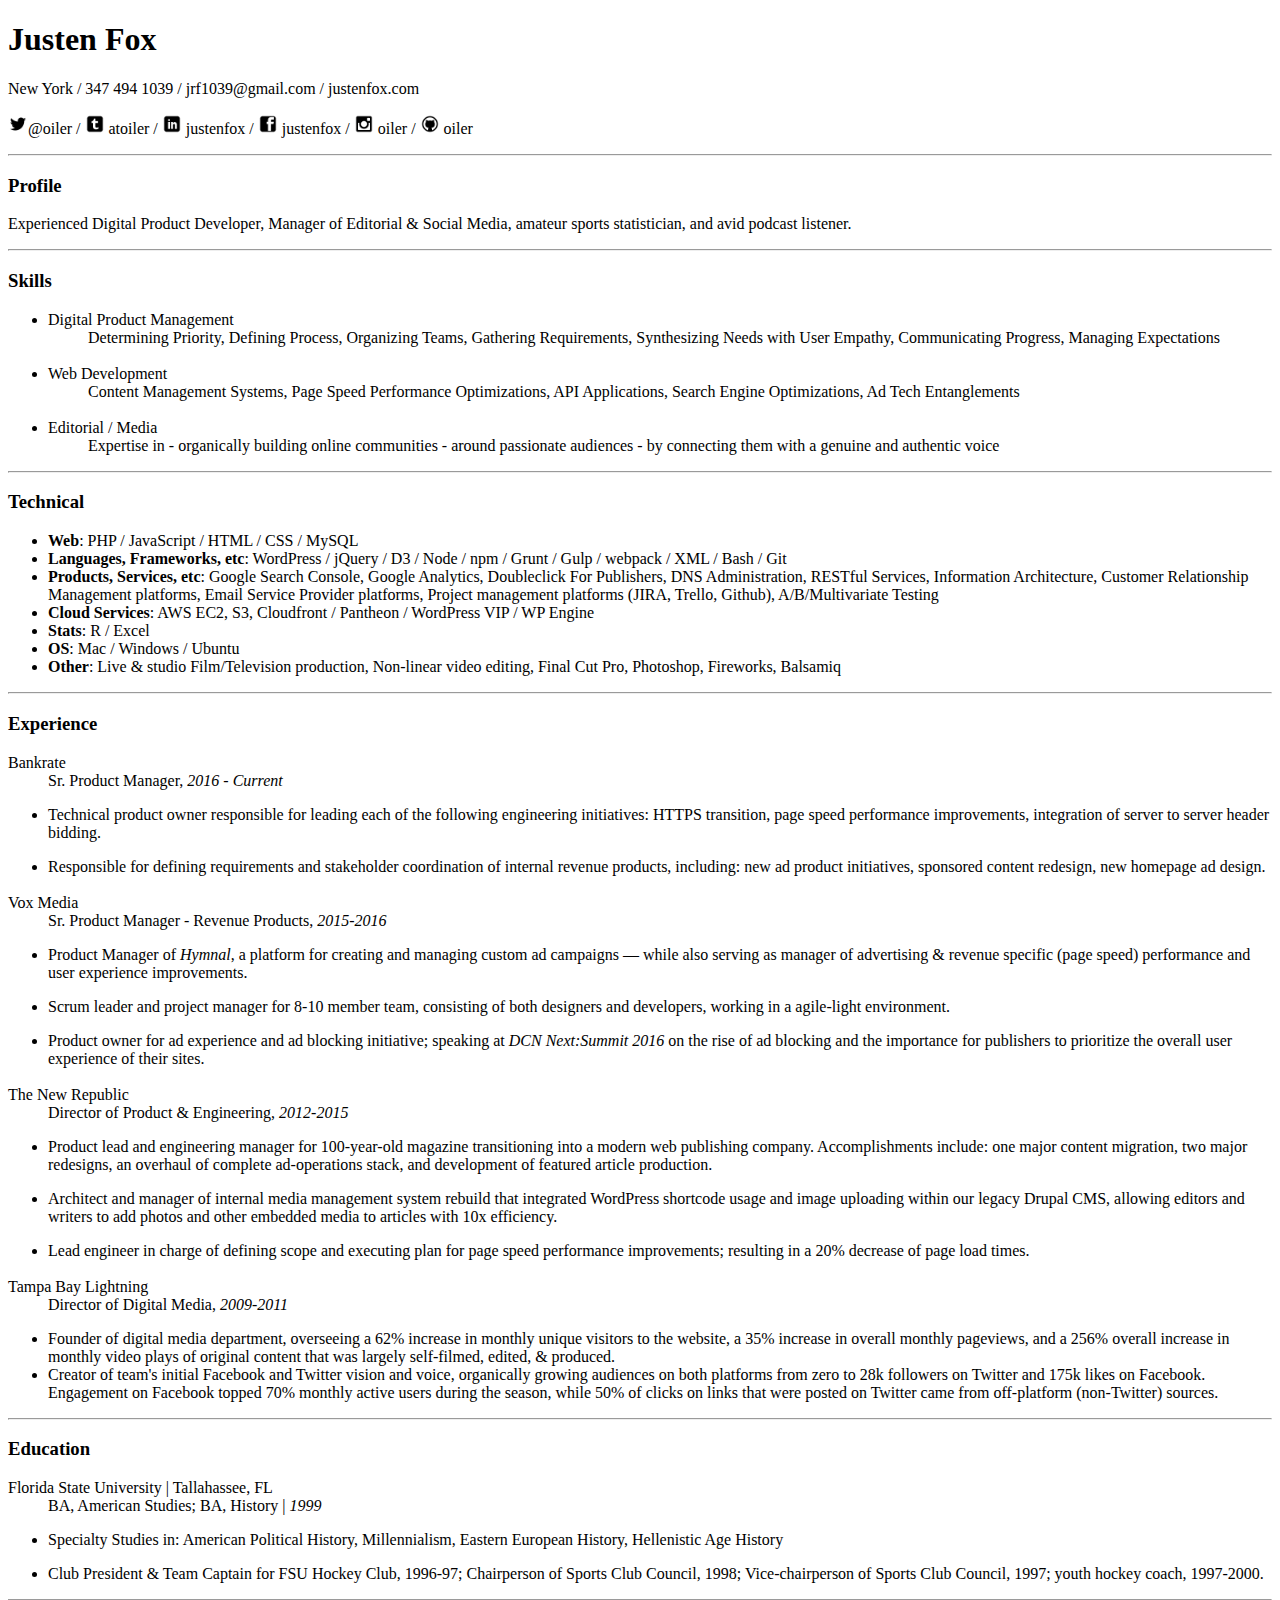
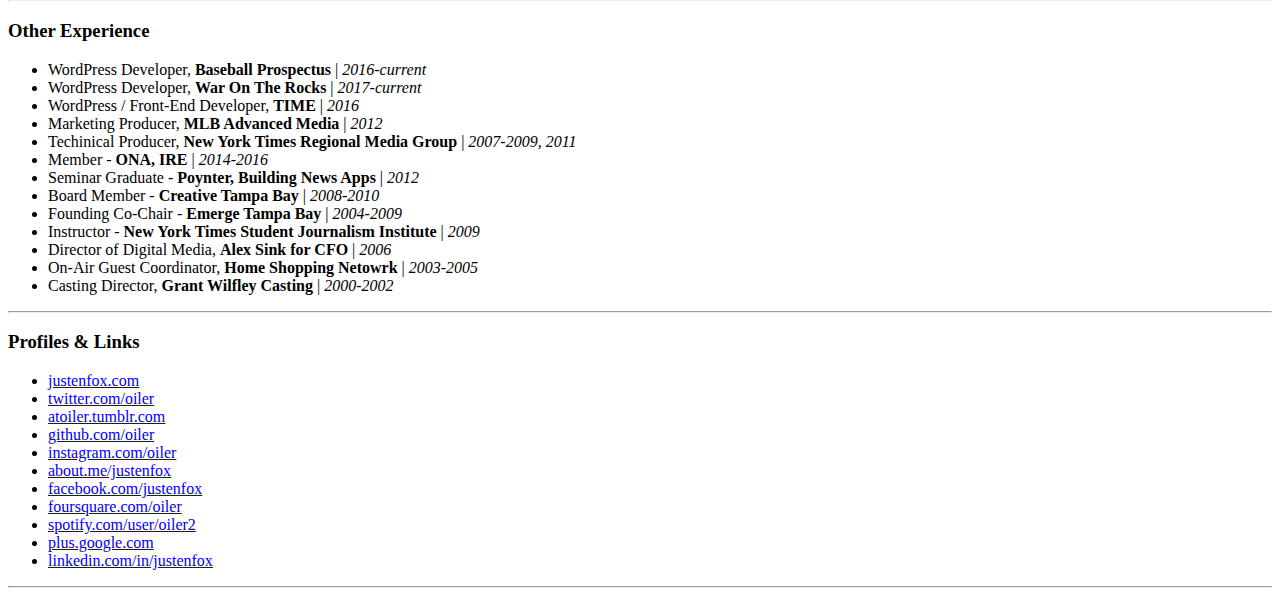
==== justenfox-resume-2017.html @ b3da865b "change name to more sensible name" ====
<!DOCTYPE html>
<html>
<head>
<meta charset="utf-8">
<title>Justen Fox / Resume</title>
<link href="stylesheets/version-a.css" rel="stylesheet">

<style type="text/css">
dl {
    margin-top: 18px;
    margin-bottom: 10px;
}

#footer {
  display: none;
}
#footer + p {
  width: 100%;
  font-size: 11px;
}

.social img { width:20px; }
</style>
</head>
<body>
    <div class="container">
        <h1>Justen Fox</h1>

<!-- <p>New York / 347 494 1039 / <a href="mailto:jrf1039@gmail.com">jrf1039@gmail.com</a> /  <a href="http://justenfox.com">http://justenfox.com</a> / <a href="http://justenfox.com/justenfox.pdf">pdf</a></p>
 -->
<p>New York / 347 494 1039 / jrf1039@gmail.com /  justenfox.com</p>
<p class="social">
    <img src="assets/icons/png/twitter.png">@oiler / 
    <img src="assets/icons/png/tumblr.png"> atoiler / 
    <img src="assets/icons/png/linkedin.png"> justenfox / 
    <img src="assets/icons/png/facebook.png"> justenfox /
    <img src="assets/icons/png/instagram.png"> oiler /
    <img src="assets/icons/png/github.png"> oiler
</p>


<hr />

<h3 id="profile">Profile</h3>

<p>Experienced Digital Product Developer, Manager of Editorial &amp; Social Media, amateur sports statistician, and avid podcast listener.</p>

<hr />

<h3 id="skills">Skills</h3>

<ul>
<li><dl>
<dt>Digital Product Management</dt>
<dd>Determining Priority, Defining Process, Organizing Teams, Gathering Requirements, Synthesizing Needs with User Empathy, Communicating Progress, Managing Expectations</dd>
</dl></li>
<li><dl>
<dt>Web Development</dt>
<dd>Content Management Systems, Page Speed Performance Optimizations, API Applications, Search Engine Optimizations, Ad Tech Entanglements</dd>
</dl></li>
<li><dl>
<dt>Editorial / Media</dt>
<dd>Expertise in - organically building online communities - around passionate audiences - by connecting them with a genuine and authentic voice</dd>
</dl></li>
</ul>

<hr />

<h3 id="technical">Technical</h3>

<ul>
<li><strong>Web</strong>: PHP / JavaScript / HTML / CSS / MySQL</li>
<li><strong>Languages, Frameworks, etc</strong>: WordPress / jQuery / D3 / Node / npm / Grunt / Gulp / webpack / XML / Bash / Git</li>
<li><strong>Products, Services, etc</strong>: Google Search Console, Google Analytics, Doubleclick For Publishers, DNS Administration, RESTful Services, Information Architecture, Customer Relationship Management platforms, Email Service Provider platforms, Project management platforms (JIRA, Trello, Github), A/B/Multivariate Testing</li>
<li><strong>Cloud Services</strong>: AWS EC2, S3, Cloudfront / Pantheon / WordPress VIP / WP Engine</li>
<li><strong>Stats</strong>:  R / Excel</li>
<li><strong>OS</strong>: Mac / Windows / Ubuntu</li>
<li><strong>Other</strong>: Live &amp; studio Film/Television production, Non-linear video editing, Final Cut Pro, Photoshop, Fireworks, Balsamiq</li>
</ul>

<hr />

<h3 id="experience">Experience</h3>

<dl>
<dt>Bankrate</dt>
<dd>Sr. Product Manager, <em>2016 - Current</em></dd>
</dl>
<ul>
<li><p>Technical product owner responsible for leading each of the following engineering initiatives: HTTPS transition, page speed performance improvements, integration of server to server header bidding.</p></li>
<li><p>Responsible for defining requirements and stakeholder coordination of internal revenue products, including: new ad product initiatives, sponsored content redesign, new homepage ad design.   
</p></li>
</ul>


<dl>
<dt>Vox Media</dt>
<dd>Sr. Product Manager - Revenue Products, <em>2015-2016</em></dd>
</dl>
<ul>
<li><p>Product Manager of <em>Hymnal</em>, a platform for creating and managing custom ad campaigns — while also serving as manager of advertising &amp; revenue specific (page speed) performance and user experience improvements.</p></li>
<li><p>Scrum leader and project manager for 8-10 member team, consisting of both designers and developers, working in a agile-light environment.</p></li>
<li><p>Product owner for ad experience and ad blocking initiative; speaking at <em>DCN Next:Summit 2016</em> on the rise of ad blocking and the importance for publishers to prioritize the overall user experience of their sites.</p></li>
</ul>


<dl>
<dt>The New Republic</dt>
<dd>Director of Product &amp; Engineering, <em>2012-2015</em></dd>
</dl>
<ul>
<li><p>Product lead and engineering manager for 100-year-old magazine transitioning into a modern web publishing company. Accomplishments include: one major content migration, two major redesigns, an overhaul of complete ad-operations stack, and development of featured article production.</p></li>
<li><p>Architect and manager of internal media management system rebuild that integrated WordPress shortcode usage and image uploading within our legacy Drupal CMS, allowing editors and writers to add photos and other embedded media to articles with 10x efficiency.</p></li>
<li><p>Lead engineer in charge of defining scope and executing plan for page speed performance improvements; resulting in a 20% decrease of page load times.</p></li>
</p></li>
</ul>

<dl>
<dt>Tampa Bay Lightning</a></dt>
<dd>Director of Digital Media, <em>2009-2011</em></dd>
</dl>
<ul>
<li>Founder of digital media department, overseeing a 62% increase in monthly unique visitors to the website, a 35% increase in overall monthly pageviews, and a 256% overall increase in monthly video plays of original content that was largely self-filmed, edited, &amp; produced.
<li>Creator of team's initial Facebook and Twitter vision and voice, organically growing audiences on both platforms from zero to 28k followers on Twitter and 175k likes on Facebook. Engagement on Facebook topped 70% monthly active users during the season, while 50% of clicks on links that were posted on Twitter came from off-platform (non-Twitter) sources.
</li>
</ul>

<hr />


<h3 id="education">Education</h3>
<dl>
<dt>Florida State University | Tallahassee, FL</dt>
<dd>BA, American Studies; BA, History | <em>1999</em></dd>
</dl>
<ul>
<li><p>Specialty Studies in: American Political History, Millennialism, Eastern European History, Hellenistic Age History</p></li>
<li><p>Club President &amp; Team Captain for FSU Hockey Club, 1996-97;  Chairperson of Sports Club Council, 1998; Vice-chairperson of Sports Club Council, 1997; youth hockey coach, 1997-2000.
</p></li>
</ul>

<hr />



<h3 id="other_experience">Other Experience</h3>
<ul>
<li>WordPress Developer, <strong>Baseball Prospectus</strong> | <em>2016-current</em></li>
<li>WordPress Developer, <strong>War On The Rocks</strong> | <em>2017-current</em></li>
<li>WordPress / Front-End Developer, <strong>TIME</strong> | <em>2016</em></li>
<li>Marketing Producer, <strong>MLB Advanced Media</strong> | <em> 2012</em></li>
<li>Techinical Producer, <strong>New York Times Regional Media Group</strong> | <em>2007-2009, 2011</em></li>
<li>Member - <strong>ONA, IRE</strong> | <em>2014-2016</em>
<li>Seminar Graduate - <strong>Poynter, Building News Apps</strong> | <em>2012</em> 
<li>Board Member - <strong>Creative Tampa Bay</strong> | <em>2008-2010</em>
<li>Founding Co-Chair - <strong>Emerge Tampa Bay</strong> | <em>2004-2009</em>
<li>Instructor - <strong>New York Times Student Journalism Institute</strong> | <em>2009</em>
<li>Director of Digital Media, <strong>Alex Sink for CFO</strong> | <em>2006</em></li>
<li>On-Air Guest Coordinator, <strong>Home Shopping Netowrk</strong> | <em>2003-2005</em></li>
<li>Casting Director, <strong>Grant Wilfley Casting</strong> | <em>2000-2002</em></li>
</ul>

<hr />

<h3 id="other_experience">Profiles &amp; Links</h3>
<ul>
    <li><a target="_blank" href="http://justenfox.com">justenfox.com</a><br></li>
    <li><a target="_blank" href="https://twitter.com/oiler">twitter.com/oiler</a><br></li>
    <li><a target="_blank" href="http://atoiler.tumblr.com">atoiler.tumblr.com</a></li>
    <li><a target="_blank" href="https://github.com/oiler">github.com/oiler</a></li>
    <li><a target="_blank" href="https://instagram.com/oiler">instagram.com/oiler</a></li>
    <li><a target="_blank" href="http://about.me/justenfox">about.me/justenfox</a></li>
    <li><a target="_blank" href="https://facebook.com/justenfox">facebook.com/justenfox</a></li>
    <li><a target="_blank" href="https://foursquare.com/oiler">foursquare.com/oiler</a></li>
    <li><a target="_blank" href="http://open.spotify.com/user/oiler2">spotify.com/user/oiler2</a></li>
    <li><a target="_blank" href="https://plus.google.com/+JustenFox/about">plus.google.com</a></li>
    <li><a target="_blank" href="https://www.linkedin.com/in/justenfox">linkedin.com/in/justenfox</a></li>
</ul>
<hr />

    </div>
</body>
</html>
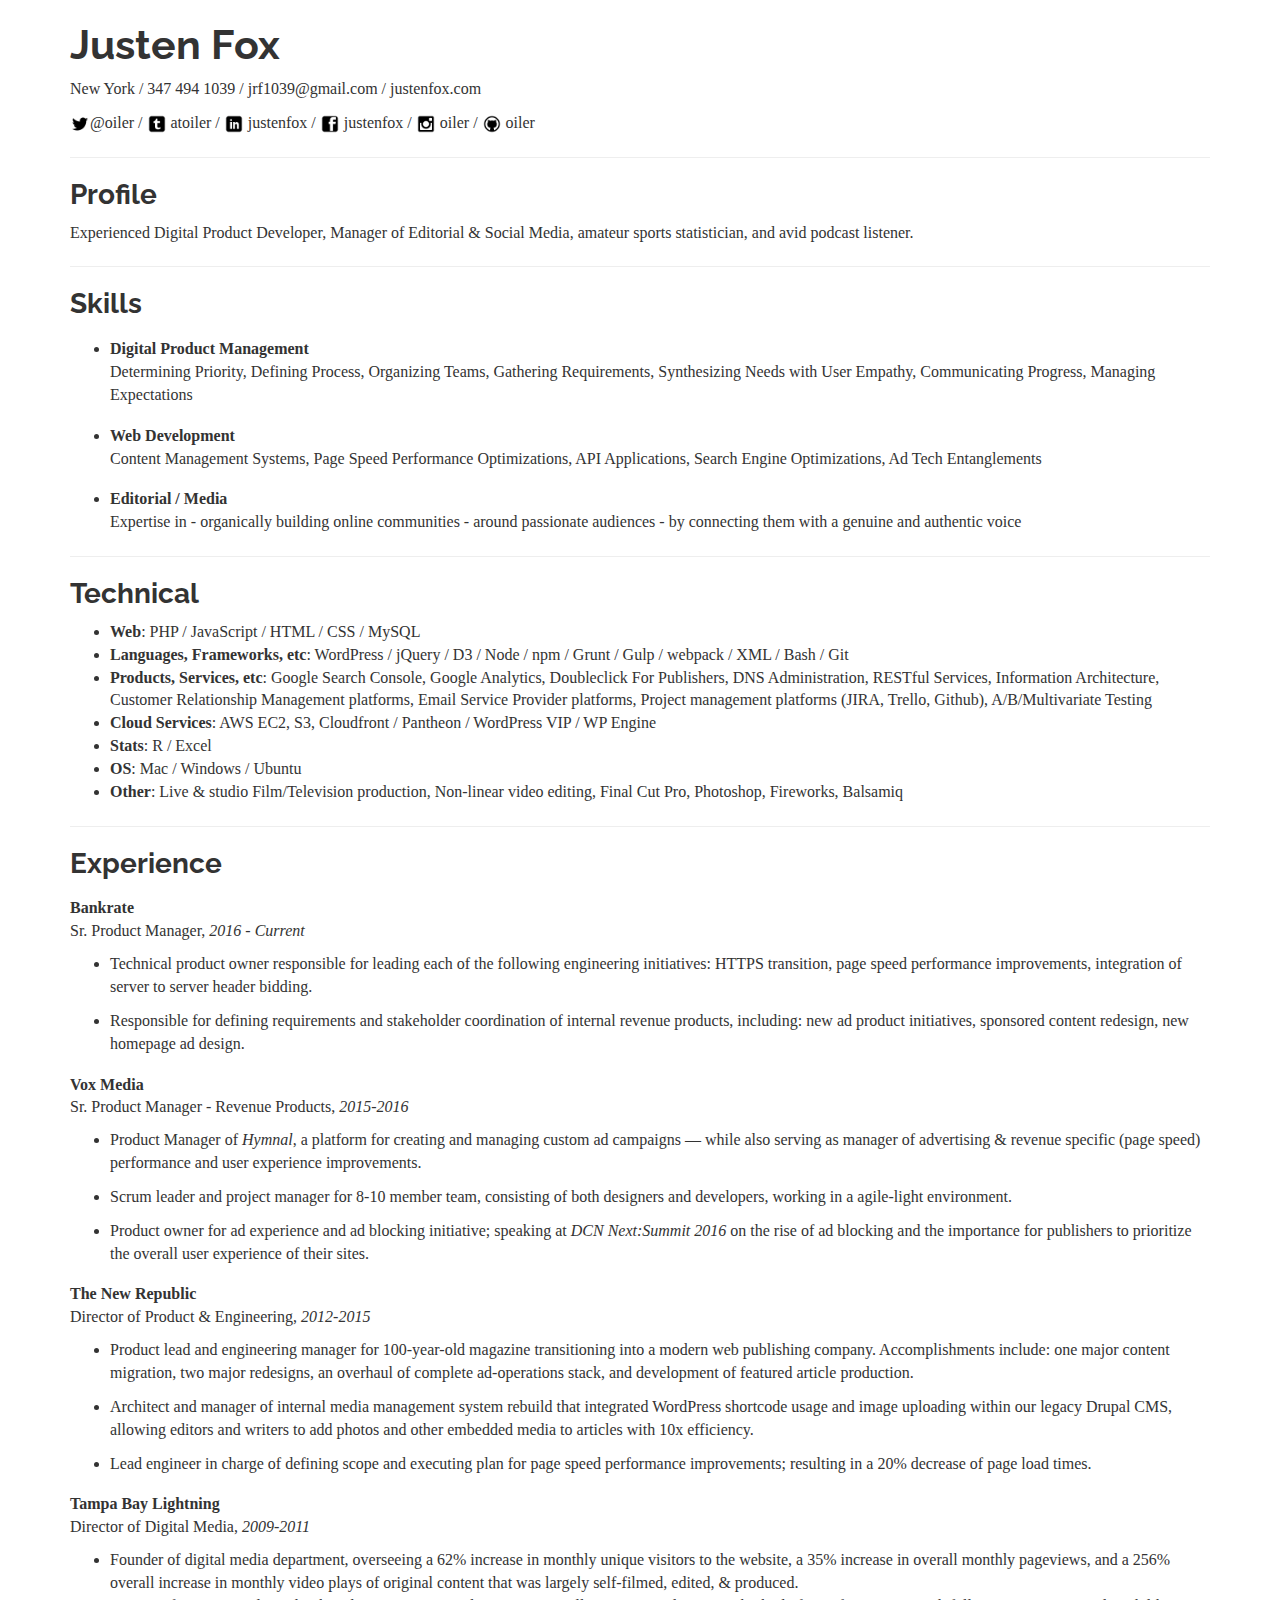
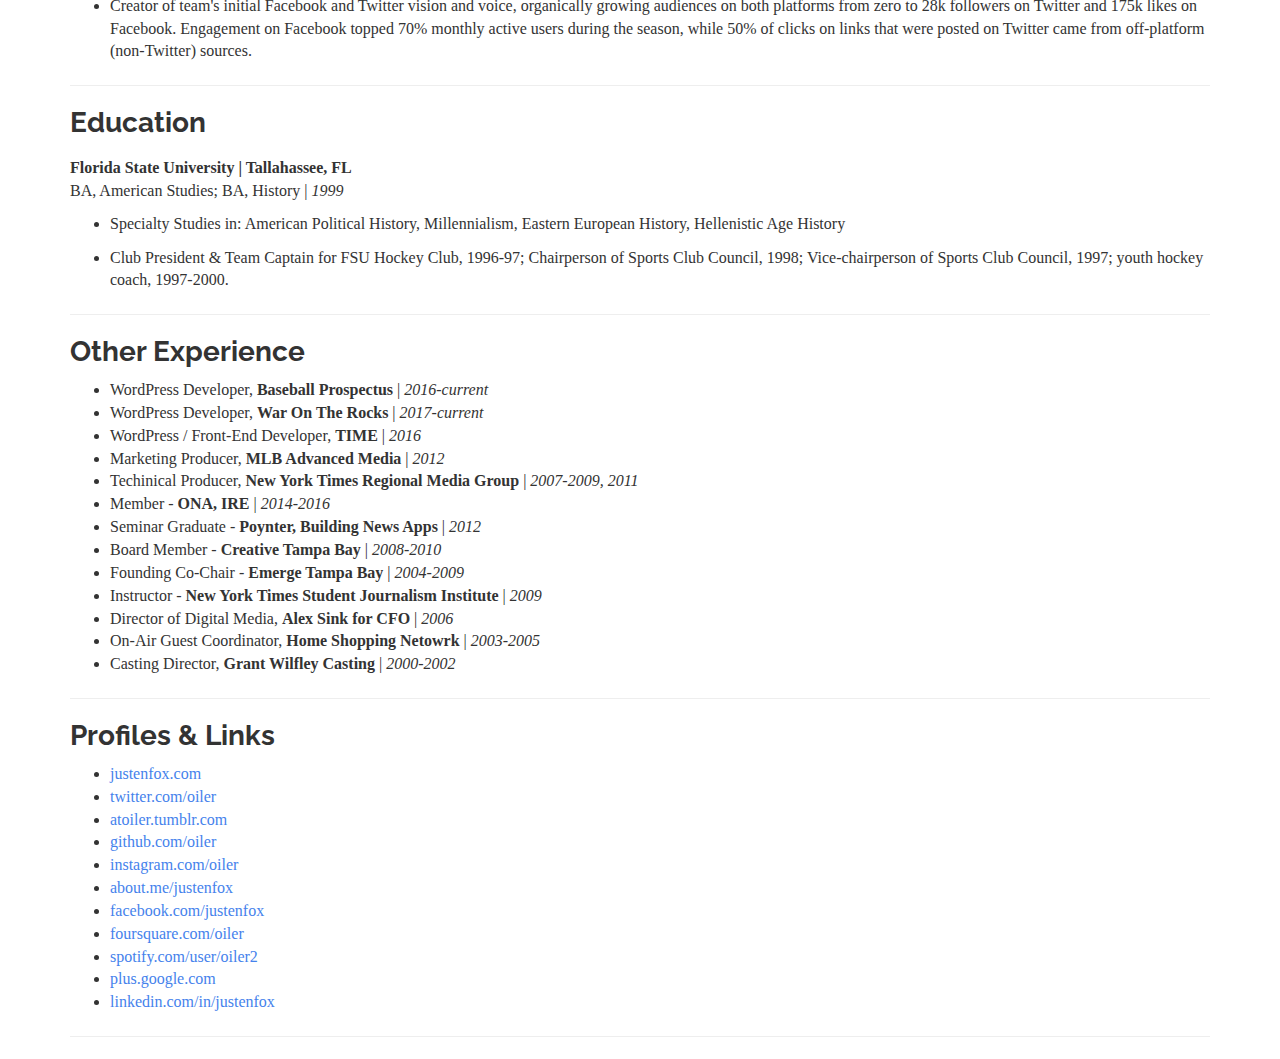
==== commit 8b6cb04c: "hotfix css name error" ====
--- a/justenfox-resume-2017.html
+++ b/justenfox-resume-2017.html
@@ -3,7 +3,7 @@
 <head>
 <meta charset="utf-8">
 <title>Justen Fox / Resume</title>
-<link href="stylesheets/version-a.css" rel="stylesheet">
+<link href="stylesheets/resume2017.css" rel="stylesheet">
 
 <style type="text/css">
 dl {
--- a/stylesheets/resume2017.css
+++ b/stylesheets/resume2017.css
@@ -0,0 +1,7 @@
+@import url("//fonts.googleapis.com/css?family=Raleway:400,700");/*!
+ * Bootswatch v3.1.1
+ * Homepage: http://bootswatch.com
+ * Copyright 2012-2014 Thomas Park
+ * Licensed under MIT
+ * Based on Bootstrap
+*//*! normalize.css v3.0.0 | MIT License | git.io/normalize */html{font-family:sans-serif;-ms-text-size-adjust:100%;-webkit-text-size-adjust:100%}body{margin:0}article,aside,details,figcaption,figure,footer,header,hgroup,main,nav,section,summary{display:block}audio,canvas,progress,video{display:inline-block;vertical-align:baseline}audio:not([controls]){display:none;height:0}[hidden],template{display:none}a{background:transparent}a:active,a:hover{outline:0}abbr[title]{border-bottom:1px dotted}b,strong{font-weight:bold}dfn{font-style:italic}h1{font-size:2em;margin:0.67em 0}mark{background:#ff0;color:#000}small{font-size:80%}sub,sup{font-size:75%;line-height:0;position:relative;vertical-align:baseline}sup{top:-0.5em}sub{bottom:-0.25em}img{border:0}svg:not(:root){overflow:hidden}figure{margin:1em 40px}hr{-moz-box-sizing:content-box;box-sizing:content-box;height:0}pre{overflow:auto}code,kbd,pre,samp{font-family:monospace, monospace;font-size:1em}button,input,optgroup,select,textarea{color:inherit;font:inherit;margin:0}button{overflow:visible}button,select{text-transform:none}button,html input[type="button"],input[type="reset"],input[type="submit"]{-webkit-appearance:button;cursor:pointer}button[disabled],html input[disabled]{cursor:default}button::-moz-focus-inner,input::-moz-focus-inner{border:0;padding:0}input{line-height:normal}input[type="checkbox"],input[type="radio"]{box-sizing:border-box;padding:0}input[type="number"]::-webkit-inner-spin-button,input[type="number"]::-webkit-outer-spin-button{height:auto}input[type="search"]{-webkit-appearance:textfield;-moz-box-sizing:content-box;-webkit-box-sizing:content-box;box-sizing:content-box}input[type="search"]::-webkit-search-cancel-button,input[type="search"]::-webkit-search-decoration{-webkit-appearance:none}fieldset{border:1px solid #c0c0c0;margin:0 2px;padding:0.35em 0.625em 0.75em}legend{border:0;padding:0}textarea{overflow:auto}optgroup{font-weight:bold}table{border-collapse:collapse;border-spacing:0}td,th{padding:0}@media print{*{text-shadow:none !important;color:#000 !important;background:transparent !important;box-shadow:none !important}a,a:visited{text-decoration:underline}a[href]:after{content:" (" attr(href) ")"}abbr[title]:after{content:" (" attr(title) ")"}a[href^="javascript:"]:after,a[href^="#"]:after{content:""}pre,blockquote{border:1px solid #999;page-break-inside:avoid}thead{display:table-header-group}tr,img{page-break-inside:avoid}img{max-width:100% !important}p,h2,h3{orphans:3;widows:3}h2,h3{page-break-after:avoid}select{background:#fff !important}.navbar{display:none}.table td,.table th{background-color:#fff !important}.btn>.caret,.dropup>.btn>.caret{border-top-color:#000 !important}.label{border:1px solid #000}.table{border-collapse:collapse !important}.table-bordered th,.table-bordered td{border:1px solid #ddd !important}}*{-webkit-box-sizing:border-box;-moz-box-sizing:border-box;box-sizing:border-box}*:before,*:after{-webkit-box-sizing:border-box;-moz-box-sizing:border-box;box-sizing:border-box}html{font-size:62.5%;-webkit-tap-highlight-color:rgba(0,0,0,0)}body{font-family:Georgia,"Times New Roman",Times,serif;font-size:16px;line-height:1.42857143;color:#333333;background-color:#ffffff}input,button,select,textarea{font-family:inherit;font-size:inherit;line-height:inherit}a{color:#4582ec;text-decoration:none}a:hover,a:focus{color:#134fb8;text-decoration:underline}a:focus{outline:thin dotted;outline:5px auto -webkit-focus-ring-color;outline-offset:-2px}figure{margin:0}img{vertical-align:middle}.img-responsive,.thumbnail>img,.thumbnail a>img,.carousel-inner>.item>img,.carousel-inner>.item>a>img{display:block;max-width:100%;height:auto}.img-rounded{border-radius:6px}.img-thumbnail{padding:4px;line-height:1.42857143;background-color:#ffffff;border:1px solid #dddddd;border-radius:4px;-webkit-transition:all .2s ease-in-out;transition:all .2s ease-in-out;display:inline-block;max-width:100%;height:auto}.img-circle{border-radius:50%}hr{margin-top:22px;margin-bottom:22px;border:0;border-top:1px solid #eeeeee}.sr-only{position:absolute;width:1px;height:1px;margin:-1px;padding:0;overflow:hidden;clip:rect(0, 0, 0, 0);border:0}h1,h2,h3,h4,h5,h6,.h1,.h2,.h3,.h4,.h5,.h6{font-family:"Raleway","Helvetica Neue",Helvetica,Arial,sans-serif;font-weight:bold;line-height:1.1;color:inherit}h1 small,h2 small,h3 small,h4 small,h5 small,h6 small,.h1 small,.h2 small,.h3 small,.h4 small,.h5 small,.h6 small,h1 .small,h2 .small,h3 .small,h4 .small,h5 .small,h6 .small,.h1 .small,.h2 .small,.h3 .small,.h4 .small,.h5 .small,.h6 .small{font-weight:normal;line-height:1;color:#b3b3b3}h1,.h1,h2,.h2,h3,.h3{margin-top:22px;margin-bottom:11px}h1 small,.h1 small,h2 small,.h2 small,h3 small,.h3 small,h1 .small,.h1 .small,h2 .small,.h2 .small,h3 .small,.h3 .small{font-size:65%}h4,.h4,h5,.h5,h6,.h6{margin-top:11px;margin-bottom:11px}h4 small,.h4 small,h5 small,.h5 small,h6 small,.h6 small,h4 .small,.h4 .small,h5 .small,.h5 .small,h6 .small,.h6 .small{font-size:75%}h1,.h1{font-size:41px}h2,.h2{font-size:34px}h3,.h3{font-size:28px}h4,.h4{font-size:20px}h5,.h5{font-size:16px}h6,.h6{font-size:14px}p{margin:0 0 11px}.lead{margin-bottom:22px;font-size:18px;font-weight:200;line-height:1.4}@media (min-width:768px){.lead{font-size:24px}}small,.small{font-size:85%}cite{font-style:normal}.text-left{text-align:left}.text-right{text-align:right}.text-center{text-align:center}.text-justify{text-align:justify}.text-muted{color:#b3b3b3}.text-primary{color:#4582ec}a.text-primary:hover{color:#1863e6}.text-success{color:#3fad46}a.text-success:hover{color:#318837}.text-info{color:#5bc0de}a.text-info:hover{color:#31b0d5}.text-warning{color:#f0ad4e}a.text-warning:hover{color:#ec971f}.text-danger{color:#d9534f}a.text-danger:hover{color:#c9302c}.bg-primary{color:#fff;background-color:#4582ec}a.bg-primary:hover{background-color:#1863e6}.bg-success{background-color:#dff0d8}a.bg-success:hover{background-color:#c1e2b3}.bg-info{background-color:#d9edf7}a.bg-info:hover{background-color:#afd9ee}.bg-warning{background-color:#fcf8e3}a.bg-warning:hover{background-color:#f7ecb5}.bg-danger{background-color:#f2dede}a.bg-danger:hover{background-color:#e4b9b9}.page-header{padding-bottom:10px;margin:44px 0 22px;border-bottom:1px solid #eeeeee}ul,ol{margin-top:0;margin-bottom:11px}ul ul,ol ul,ul ol,ol ol{margin-bottom:0}.list-unstyled{padding-left:0;list-style:none}.list-inline{padding-left:0;list-style:none;margin-left:-5px}.list-inline>li{display:inline-block;padding-left:5px;padding-right:5px}dl{margin-top:0;margin-bottom:22px}dt,dd{line-height:1.42857143}dt{font-weight:bold}dd{margin-left:0}@media (min-width:768px){.dl-horizontal dt{float:left;width:160px;clear:left;text-align:right;overflow:hidden;text-overflow:ellipsis;white-space:nowrap}.dl-horizontal dd{margin-left:180px}}abbr[title],abbr[data-original-title]{cursor:help;border-bottom:1px dotted #b3b3b3}.initialism{font-size:90%;text-transform:uppercase}blockquote{padding:11px 22px;margin:0 0 22px;font-size:20px;border-left:5px solid #4582ec}blockquote p:last-child,blockquote ul:last-child,blockquote ol:last-child{margin-bottom:0}blockquote footer,blockquote small,blockquote .small{display:block;font-size:80%;line-height:1.42857143;color:#333333}blockquote footer:before,blockquote small:before,blockquote .small:before{content:'\2014 \00A0'}.blockquote-reverse,blockquote.pull-right{padding-right:15px;padding-left:0;border-right:5px solid #4582ec;border-left:0;text-align:right}.blockquote-reverse footer:before,blockquote.pull-right footer:before,.blockquote-reverse small:before,blockquote.pull-right small:before,.blockquote-reverse .small:before,blockquote.pull-right .small:before{content:''}.blockquote-reverse footer:after,blockquote.pull-right footer:after,.blockquote-reverse small:after,blockquote.pull-right small:after,.blockquote-reverse .small:after,blockquote.pull-right .small:after{content:'\00A0 \2014'}blockquote:before,blockquote:after{content:""}address{margin-bottom:22px;font-style:normal;line-height:1.42857143}code,kbd,pre,samp{font-family:Menlo,Monaco,Consolas,"Courier New",monospace}code{padding:2px 4px;font-size:90%;color:#c7254e;background-color:#f9f2f4;white-space:nowrap;border-radius:4px}kbd{padding:2px 4px;font-size:90%;color:#ffffff;background-color:#333333;border-radius:3px;box-shadow:inset 0 -1px 0 rgba(0,0,0,0.25)}pre{display:block;padding:10.5px;margin:0 0 11px;font-size:15px;line-height:1.42857143;word-break:break-all;word-wrap:break-word;color:#333333;background-color:#f5f5f5;border:1px solid #cccccc;border-radius:4px}pre code{padding:0;font-size:inherit;color:inherit;white-space:pre-wrap;background-color:transparent;border-radius:0}.pre-scrollable{max-height:340px;overflow-y:scroll}.container{margin-right:auto;margin-left:auto;padding-left:15px;padding-right:15px}@media (min-width:768px){.container{width:750px}}@media (min-width:992px){.container{width:970px}}@media (min-width:1200px){.container{width:1170px}}.container-fluid{margin-right:auto;margin-left:auto;padding-left:15px;padding-right:15px}.row{margin-left:-15px;margin-right:-15px}.col-xs-1,.col-sm-1,.col-md-1,.col-lg-1,.col-xs-2,.col-sm-2,.col-md-2,.col-lg-2,.col-xs-3,.col-sm-3,.col-md-3,.col-lg-3,.col-xs-4,.col-sm-4,.col-md-4,.col-lg-4,.col-xs-5,.col-sm-5,.col-md-5,.col-lg-5,.col-xs-6,.col-sm-6,.col-md-6,.col-lg-6,.col-xs-7,.col-sm-7,.col-md-7,.col-lg-7,.col-xs-8,.col-sm-8,.col-md-8,.col-lg-8,.col-xs-9,.col-sm-9,.col-md-9,.col-lg-9,.col-xs-10,.col-sm-10,.col-md-10,.col-lg-10,.col-xs-11,.col-sm-11,.col-md-11,.col-lg-11,.col-xs-12,.col-sm-12,.col-md-12,.col-lg-12{position:relative;min-height:1px;padding-left:15px;padding-right:15px}.col-xs-1,.col-xs-2,.col-xs-3,.col-xs-4,.col-xs-5,.col-xs-6,.col-xs-7,.col-xs-8,.col-xs-9,.col-xs-10,.col-xs-11,.col-xs-12{float:left}.col-xs-12{width:100%}.col-xs-11{width:91.66666667%}.col-xs-10{width:83.33333333%}.col-xs-9{width:75%}.col-xs-8{width:66.66666667%}.col-xs-7{width:58.33333333%}.col-xs-6{width:50%}.col-xs-5{width:41.66666667%}.col-xs-4{width:33.33333333%}.col-xs-3{width:25%}.col-xs-2{width:16.66666667%}.col-xs-1{width:8.33333333%}.col-xs-pull-12{right:100%}.col-xs-pull-11{right:91.66666667%}.col-xs-pull-10{right:83.33333333%}.col-xs-pull-9{right:75%}.col-xs-pull-8{right:66.66666667%}.col-xs-pull-7{right:58.33333333%}.col-xs-pull-6{right:50%}.col-xs-pull-5{right:41.66666667%}.col-xs-pull-4{right:33.33333333%}.col-xs-pull-3{right:25%}.col-xs-pull-2{right:16.66666667%}.col-xs-pull-1{right:8.33333333%}.col-xs-pull-0{right:0%}.col-xs-push-12{left:100%}.col-xs-push-11{left:91.66666667%}.col-xs-push-10{left:83.33333333%}.col-xs-push-9{left:75%}.col-xs-push-8{left:66.66666667%}.col-xs-push-7{left:58.33333333%}.col-xs-push-6{left:50%}.col-xs-push-5{left:41.66666667%}.col-xs-push-4{left:33.33333333%}.col-xs-push-3{left:25%}.col-xs-push-2{left:16.66666667%}.col-xs-push-1{left:8.33333333%}.col-xs-push-0{left:0%}.col-xs-offset-12{margin-left:100%}.col-xs-offset-11{margin-left:91.66666667%}.col-xs-offset-10{margin-left:83.33333333%}.col-xs-offset-9{margin-left:75%}.col-xs-offset-8{margin-left:66.66666667%}.col-xs-offset-7{margin-left:58.33333333%}.col-xs-offset-6{margin-left:50%}.col-xs-offset-5{margin-left:41.66666667%}.col-xs-offset-4{margin-left:33.33333333%}.col-xs-offset-3{margin-left:25%}.col-xs-offset-2{margin-left:16.66666667%}.col-xs-offset-1{margin-left:8.33333333%}.col-xs-offset-0{margin-left:0%}@media (min-width:768px){.col-sm-1,.col-sm-2,.col-sm-3,.col-sm-4,.col-sm-5,.col-sm-6,.col-sm-7,.col-sm-8,.col-sm-9,.col-sm-10,.col-sm-11,.col-sm-12{float:left}.col-sm-12{width:100%}.col-sm-11{width:91.66666667%}.col-sm-10{width:83.33333333%}.col-sm-9{width:75%}.col-sm-8{width:66.66666667%}.col-sm-7{width:58.33333333%}.col-sm-6{width:50%}.col-sm-5{width:41.66666667%}.col-sm-4{width:33.33333333%}.col-sm-3{width:25%}.col-sm-2{width:16.66666667%}.col-sm-1{width:8.33333333%}.col-sm-pull-12{right:100%}.col-sm-pull-11{right:91.66666667%}.col-sm-pull-10{right:83.33333333%}.col-sm-pull-9{right:75%}.col-sm-pull-8{right:66.66666667%}.col-sm-pull-7{right:58.33333333%}.col-sm-pull-6{right:50%}.col-sm-pull-5{right:41.66666667%}.col-sm-pull-4{right:33.33333333%}.col-sm-pull-3{right:25%}.col-sm-pull-2{right:16.66666667%}.col-sm-pull-1{right:8.33333333%}.col-sm-pull-0{right:0%}.col-sm-push-12{left:100%}.col-sm-push-11{left:91.66666667%}.col-sm-push-10{left:83.33333333%}.col-sm-push-9{left:75%}.col-sm-push-8{left:66.66666667%}.col-sm-push-7{left:58.33333333%}.col-sm-push-6{left:50%}.col-sm-push-5{left:41.66666667%}.col-sm-push-4{left:33.33333333%}.col-sm-push-3{left:25%}.col-sm-push-2{left:16.66666667%}.col-sm-push-1{left:8.33333333%}.col-sm-push-0{left:0%}.col-sm-offset-12{margin-left:100%}.col-sm-offset-11{margin-left:91.66666667%}.col-sm-offset-10{margin-left:83.33333333%}.col-sm-offset-9{margin-left:75%}.col-sm-offset-8{margin-left:66.66666667%}.col-sm-offset-7{margin-left:58.33333333%}.col-sm-offset-6{margin-left:50%}.col-sm-offset-5{margin-left:41.66666667%}.col-sm-offset-4{margin-left:33.33333333%}.col-sm-offset-3{margin-left:25%}.col-sm-offset-2{margin-left:16.66666667%}.col-sm-offset-1{margin-left:8.33333333%}.col-sm-offset-0{margin-left:0%}}@media (min-width:992px){.col-md-1,.col-md-2,.col-md-3,.col-md-4,.col-md-5,.col-md-6,.col-md-7,.col-md-8,.col-md-9,.col-md-10,.col-md-11,.col-md-12{float:left}.col-md-12{width:100%}.col-md-11{width:91.66666667%}.col-md-10{width:83.33333333%}.col-md-9{width:75%}.col-md-8{width:66.66666667%}.col-md-7{width:58.33333333%}.col-md-6{width:50%}.col-md-5{width:41.66666667%}.col-md-4{width:33.33333333%}.col-md-3{width:25%}.col-md-2{width:16.66666667%}.col-md-1{width:8.33333333%}.col-md-pull-12{right:100%}.col-md-pull-11{right:91.66666667%}.col-md-pull-10{right:83.33333333%}.col-md-pull-9{right:75%}.col-md-pull-8{right:66.66666667%}.col-md-pull-7{right:58.33333333%}.col-md-pull-6{right:50%}.col-md-pull-5{right:41.66666667%}.col-md-pull-4{right:33.33333333%}.col-md-pull-3{right:25%}.col-md-pull-2{right:16.66666667%}.col-md-pull-1{right:8.33333333%}.col-md-pull-0{right:0%}.col-md-push-12{left:100%}.col-md-push-11{left:91.66666667%}.col-md-push-10{left:83.33333333%}.col-md-push-9{left:75%}.col-md-push-8{left:66.66666667%}.col-md-push-7{left:58.33333333%}.col-md-push-6{left:50%}.col-md-push-5{left:41.66666667%}.col-md-push-4{left:33.33333333%}.col-md-push-3{left:25%}.col-md-push-2{left:16.66666667%}.col-md-push-1{left:8.33333333%}.col-md-push-0{left:0%}.col-md-offset-12{margin-left:100%}.col-md-offset-11{margin-left:91.66666667%}.col-md-offset-10{margin-left:83.33333333%}.col-md-offset-9{margin-left:75%}.col-md-offset-8{margin-left:66.66666667%}.col-md-offset-7{margin-left:58.33333333%}.col-md-offset-6{margin-left:50%}.col-md-offset-5{margin-left:41.66666667%}.col-md-offset-4{margin-left:33.33333333%}.col-md-offset-3{margin-left:25%}.col-md-offset-2{margin-left:16.66666667%}.col-md-offset-1{margin-left:8.33333333%}.col-md-offset-0{margin-left:0%}}@media (min-width:1200px){.col-lg-1,.col-lg-2,.col-lg-3,.col-lg-4,.col-lg-5,.col-lg-6,.col-lg-7,.col-lg-8,.col-lg-9,.col-lg-10,.col-lg-11,.col-lg-12{float:left}.col-lg-12{width:100%}.col-lg-11{width:91.66666667%}.col-lg-10{width:83.33333333%}.col-lg-9{width:75%}.col-lg-8{width:66.66666667%}.col-lg-7{width:58.33333333%}.col-lg-6{width:50%}.col-lg-5{width:41.66666667%}.col-lg-4{width:33.33333333%}.col-lg-3{width:25%}.col-lg-2{width:16.66666667%}.col-lg-1{width:8.33333333%}.col-lg-pull-12{right:100%}.col-lg-pull-11{right:91.66666667%}.col-lg-pull-10{right:83.33333333%}.col-lg-pull-9{right:75%}.col-lg-pull-8{right:66.66666667%}.col-lg-pull-7{right:58.33333333%}.col-lg-pull-6{right:50%}.col-lg-pull-5{right:41.66666667%}.col-lg-pull-4{right:33.33333333%}.col-lg-pull-3{right:25%}.col-lg-pull-2{right:16.66666667%}.col-lg-pull-1{right:8.33333333%}.col-lg-pull-0{right:0%}.col-lg-push-12{left:100%}.col-lg-push-11{left:91.66666667%}.col-lg-push-10{left:83.33333333%}.col-lg-push-9{left:75%}.col-lg-push-8{left:66.66666667%}.col-lg-push-7{left:58.33333333%}.col-lg-push-6{left:50%}.col-lg-push-5{left:41.66666667%}.col-lg-push-4{left:33.33333333%}.col-lg-push-3{left:25%}.col-lg-push-2{left:16.66666667%}.col-lg-push-1{left:8.33333333%}.col-lg-push-0{left:0%}.col-lg-offset-12{margin-left:100%}.col-lg-offset-11{margin-left:91.66666667%}.col-lg-offset-10{margin-left:83.33333333%}.col-lg-offset-9{margin-left:75%}.col-lg-offset-8{margin-left:66.66666667%}.col-lg-offset-7{margin-left:58.33333333%}.col-lg-offset-6{margin-left:50%}.col-lg-offset-5{margin-left:41.66666667%}.col-lg-offset-4{margin-left:33.33333333%}.col-lg-offset-3{margin-left:25%}.col-lg-offset-2{margin-left:16.66666667%}.col-lg-offset-1{margin-left:8.33333333%}.col-lg-offset-0{margin-left:0%}}table{max-width:100%;background-color:transparent}th{text-align:left}.table{width:100%;margin-bottom:22px}.table>thead>tr>th,.table>tbody>tr>th,.table>tfoot>tr>th,.table>thead>tr>td,.table>tbody>tr>td,.table>tfoot>tr>td{padding:8px;line-height:1.42857143;vertical-align:top;border-top:1px solid #dddddd}.table>thead>tr>th{vertical-align:bottom;border-bottom:2px solid #dddddd}.table>caption+thead>tr:first-child>th,.table>colgroup+thead>tr:first-child>th,.table>thead:first-child>tr:first-child>th,.table>caption+thead>tr:first-child>td,.table>colgroup+thead>tr:first-child>td,.table>thead:first-child>tr:first-child>td{border-top:0}.table>tbody+tbody{border-top:2px solid #dddddd}.table .table{background-color:#ffffff}.table-condensed>thead>tr>th,.table-condensed>tbody>tr>th,.table-condensed>tfoot>tr>th,.table-condensed>thead>tr>td,.table-condensed>tbody>tr>td,.table-condensed>tfoot>tr>td{padding:5px}.table-bordered{border:1px solid #dddddd}.table-bordered>thead>tr>th,.table-bordered>tbody>tr>th,.table-bordered>tfoot>tr>th,.table-bordered>thead>tr>td,.table-bordered>tbody>tr>td,.table-bordered>tfoot>tr>td{border:1px solid #dddddd}.table-bordered>thead>tr>th,.table-bordered>thead>tr>td{border-bottom-width:2px}.table-striped>tbody>tr:nth-child(odd)>td,.table-striped>tbody>tr:nth-child(odd)>th{background-color:#f9f9f9}.table-hover>tbody>tr:hover>td,.table-hover>tbody>tr:hover>th{background-color:#f5f5f5}table col[class*="col-"]{position:static;float:none;display:table-column}table td[class*="col-"],table th[class*="col-"]{position:static;float:none;display:table-cell}.table>thead>tr>td.active,.table>tbody>tr>td.active,.table>tfoot>tr>td.active,.table>thead>tr>th.active,.table>tbody>tr>th.active,.table>tfoot>tr>th.active,.table>thead>tr.active>td,.table>tbody>tr.active>td,.table>tfoot>tr.active>td,.table>thead>tr.active>th,.table>tbody>tr.active>th,.table>tfoot>tr.active>th{background-color:#f5f5f5}.table-hover>tbody>tr>td.active:hover,.table-hover>tbody>tr>th.active:hover,.table-hover>tbody>tr.active:hover>td,.table-hover>tbody>tr.active:hover>th{background-color:#e8e8e8}.table>thead>tr>td.success,.table>tbody>tr>td.success,.table>tfoot>tr>td.success,.table>thead>tr>th.success,.table>tbody>tr>th.success,.table>tfoot>tr>th.success,.table>thead>tr.success>td,.table>tbody>tr.success>td,.table>tfoot>tr.success>td,.table>thead>tr.success>th,.table>tbody>tr.success>th,.table>tfoot>tr.success>th{background-color:#dff0d8}.table-hover>tbody>tr>td.success:hover,.table-hover>tbody>tr>th.success:hover,.table-hover>tbody>tr.success:hover>td,.table-hover>tbody>tr.success:hover>th{background-color:#d0e9c6}.table>thead>tr>td.info,.table>tbody>tr>td.info,.table>tfoot>tr>td.info,.table>thead>tr>th.info,.table>tbody>tr>th.info,.table>tfoot>tr>th.info,.table>thead>tr.info>td,.table>tbody>tr.info>td,.table>tfoot>tr.info>td,.table>thead>tr.info>th,.table>tbody>tr.info>th,.table>tfoot>tr.info>th{background-color:#d9edf7}.table-hover>tbody>tr>td.info:hover,.table-hover>tbody>tr>th.info:hover,.table-hover>tbody>tr.info:hover>td,.table-hover>tbody>tr.info:hover>th{background-color:#c4e3f3}.table>thead>tr>td.warning,.table>tbody>tr>td.warning,.table>tfoot>tr>td.warning,.table>thead>tr>th.warning,.table>tbody>tr>th.warning,.table>tfoot>tr>th.warning,.table>thead>tr.warning>td,.table>tbody>tr.warning>td,.table>tfoot>tr.warning>td,.table>thead>tr.warning>th,.table>tbody>tr.warning>th,.table>tfoot>tr.warning>th{background-color:#fcf8e3}.table-hover>tbody>tr>td.warning:hover,.table-hover>tbody>tr>th.warning:hover,.table-hover>tbody>tr.warning:hover>td,.table-hover>tbody>tr.warning:hover>th{background-color:#faf2cc}.table>thead>tr>td.danger,.table>tbody>tr>td.danger,.table>tfoot>tr>td.danger,.table>thead>tr>th.danger,.table>tbody>tr>th.danger,.table>tfoot>tr>th.danger,.table>thead>tr.danger>td,.table>tbody>tr.danger>td,.table>tfoot>tr.danger>td,.table>thead>tr.danger>th,.table>tbody>tr.danger>th,.table>tfoot>tr.danger>th{background-color:#f2dede}.table-hover>tbody>tr>td.danger:hover,.table-hover>tbody>tr>th.danger:hover,.table-hover>tbody>tr.danger:hover>td,.table-hover>tbody>tr.danger:hover>th{background-color:#ebcccc}@media (max-width:767px){.table-responsive{width:100%;margin-bottom:16.5px;overflow-y:hidden;overflow-x:scroll;-ms-overflow-style:-ms-autohiding-scrollbar;border:1px solid #dddddd;-webkit-overflow-scrolling:touch}.table-responsive>.table{margin-bottom:0}.table-responsive>.table>thead>tr>th,.table-responsive>.table>tbody>tr>th,.table-responsive>.table>tfoot>tr>th,.table-responsive>.table>thead>tr>td,.table-responsive>.table>tbody>tr>td,.table-responsive>.table>tfoot>tr>td{white-space:nowrap}.table-responsive>.table-bordered{border:0}.table-responsive>.table-bordered>thead>tr>th:first-child,.table-responsive>.table-bordered>tbody>tr>th:first-child,.table-responsive>.table-bordered>tfoot>tr>th:first-child,.table-responsive>.table-bordered>thead>tr>td:first-child,.table-responsive>.table-bordered>tbody>tr>td:first-child,.table-responsive>.table-bordered>tfoot>tr>td:first-child{border-left:0}.table-responsive>.table-bordered>thead>tr>th:last-child,.table-responsive>.table-bordered>tbody>tr>th:last-child,.table-responsive>.table-bordered>tfoot>tr>th:last-child,.table-responsive>.table-bordered>thead>tr>td:last-child,.table-responsive>.table-bordered>tbody>tr>td:last-child,.table-responsive>.table-bordered>tfoot>tr>td:last-child{border-right:0}.table-responsive>.table-bordered>tbody>tr:last-child>th,.table-responsive>.table-bordered>tfoot>tr:last-child>th,.table-responsive>.table-bordered>tbody>tr:last-child>td,.table-responsive>.table-bordered>tfoot>tr:last-child>td{border-bottom:0}}fieldset{padding:0;margin:0;border:0;min-width:0}legend{display:block;width:100%;padding:0;margin-bottom:22px;font-size:24px;line-height:inherit;color:#333333;border:0;border-bottom:1px solid #e5e5e5}label{display:inline-block;margin-bottom:5px;font-weight:bold}input[type="search"]{-webkit-box-sizing:border-box;-moz-box-sizing:border-box;box-sizing:border-box}input[type="radio"],input[type="checkbox"]{margin:4px 0 0;margin-top:1px \9;line-height:normal}input[type="file"]{display:block}input[type="range"]{display:block;width:100%}select[multiple],select[size]{height:auto}input[type="file"]:focus,input[type="radio"]:focus,input[type="checkbox"]:focus{outline:thin dotted;outline:5px auto -webkit-focus-ring-color;outline-offset:-2px}output{display:block;padding-top:9px;font-size:16px;line-height:1.42857143;color:#333333}.form-control{display:block;width:100%;height:40px;padding:8px 12px;font-size:16px;line-height:1.42857143;color:#333333;background-color:#ffffff;background-image:none;border:1px solid #dddddd;border-radius:4px;-webkit-box-shadow:inset 0 1px 1px rgba(0,0,0,0.075);box-shadow:inset 0 1px 1px rgba(0,0,0,0.075);-webkit-transition:border-color ease-in-out .15s,box-shadow ease-in-out .15s;transition:border-color ease-in-out .15s,box-shadow ease-in-out .15s}.form-control:focus{border-color:#66afe9;outline:0;-webkit-box-shadow:inset 0 1px 1px rgba(0,0,0,0.075),0 0 8px rgba(102,175,233,0.6);box-shadow:inset 0 1px 1px rgba(0,0,0,0.075),0 0 8px rgba(102,175,233,0.6)}.form-control::-moz-placeholder{color:#b3b3b3;opacity:1}.form-control:-ms-input-placeholder{color:#b3b3b3}.form-control::-webkit-input-placeholder{color:#b3b3b3}.form-control[disabled],.form-control[readonly],fieldset[disabled] .form-control{cursor:not-allowed;background-color:#eeeeee;opacity:1}textarea.form-control{height:auto}input[type="search"]{-webkit-appearance:none}input[type="date"]{line-height:40px}.form-group{margin-bottom:15px}.radio,.checkbox{display:block;min-height:22px;margin-top:10px;margin-bottom:10px;padding-left:20px}.radio label,.checkbox label{display:inline;font-weight:normal;cursor:pointer}.radio input[type="radio"],.radio-inline input[type="radio"],.checkbox input[type="checkbox"],.checkbox-inline input[type="checkbox"]{float:left;margin-left:-20px}.radio+.radio,.checkbox+.checkbox{margin-top:-5px}.radio-inline,.checkbox-inline{display:inline-block;padding-left:20px;margin-bottom:0;vertical-align:middle;font-weight:normal;cursor:pointer}.radio-inline+.radio-inline,.checkbox-inline+.checkbox-inline{margin-top:0;margin-left:10px}input[type="radio"][disabled],input[type="checkbox"][disabled],.radio[disabled],.radio-inline[disabled],.checkbox[disabled],.checkbox-inline[disabled],fieldset[disabled] input[type="radio"],fieldset[disabled] input[type="checkbox"],fieldset[disabled] .radio,fieldset[disabled] .radio-inline,fieldset[disabled] .checkbox,fieldset[disabled] .checkbox-inline{cursor:not-allowed}.input-sm{height:33px;padding:5px 10px;font-size:14px;line-height:1.5;border-radius:3px}select.input-sm{height:33px;line-height:33px}textarea.input-sm,select[multiple].input-sm{height:auto}.input-lg{height:57px;padding:14px 16px;font-size:20px;line-height:1.33;border-radius:6px}select.input-lg{height:57px;line-height:57px}textarea.input-lg,select[multiple].input-lg{height:auto}.has-feedback{position:relative}.has-feedback .form-control{padding-right:50px}.has-feedback .form-control-feedback{position:absolute;top:27px;right:0;display:block;width:40px;height:40px;line-height:40px;text-align:center}.has-success .help-block,.has-success .control-label,.has-success .radio,.has-success .checkbox,.has-success .radio-inline,.has-success .checkbox-inline{color:#3fad46}.has-success .form-control{border-color:#3fad46;-webkit-box-shadow:inset 0 1px 1px rgba(0,0,0,0.075);box-shadow:inset 0 1px 1px rgba(0,0,0,0.075)}.has-success .form-control:focus{border-color:#318837;-webkit-box-shadow:inset 0 1px 1px rgba(0,0,0,0.075),0 0 6px #81d186;box-shadow:inset 0 1px 1px rgba(0,0,0,0.075),0 0 6px #81d186}.has-success .input-group-addon{color:#3fad46;border-color:#3fad46;background-color:#dff0d8}.has-success .form-control-feedback{color:#3fad46}.has-warning .help-block,.has-warning .control-label,.has-warning .radio,.has-warning .checkbox,.has-warning .radio-inline,.has-warning .checkbox-inline{color:#f0ad4e}.has-warning .form-control{border-color:#f0ad4e;-webkit-box-shadow:inset 0 1px 1px rgba(0,0,0,0.075);box-shadow:inset 0 1px 1px rgba(0,0,0,0.075)}.has-warning .form-control:focus{border-color:#ec971f;-webkit-box-shadow:inset 0 1px 1px rgba(0,0,0,0.075),0 0 6px #f8d9ac;box-shadow:inset 0 1px 1px rgba(0,0,0,0.075),0 0 6px #f8d9ac}.has-warning .input-group-addon{color:#f0ad4e;border-color:#f0ad4e;background-color:#fcf8e3}.has-warning .form-control-feedback{color:#f0ad4e}.has-error .help-block,.has-error .control-label,.has-error .radio,.has-error .checkbox,.has-error .radio-inline,.has-error .checkbox-inline{color:#d9534f}.has-error .form-control{border-color:#d9534f;-webkit-box-shadow:inset 0 1px 1px rgba(0,0,0,0.075);box-shadow:inset 0 1px 1px rgba(0,0,0,0.075)}.has-error .form-control:focus{border-color:#c9302c;-webkit-box-shadow:inset 0 1px 1px rgba(0,0,0,0.075),0 0 6px #eba5a3;box-shadow:inset 0 1px 1px rgba(0,0,0,0.075),0 0 6px #eba5a3}.has-error .input-group-addon{color:#d9534f;border-color:#d9534f;background-color:#f2dede}.has-error .form-control-feedback{color:#d9534f}.form-control-static{margin-bottom:0}.help-block{display:block;margin-top:5px;margin-bottom:10px;color:#737373}@media (min-width:768px){.form-inline .form-group{display:inline-block;margin-bottom:0;vertical-align:middle}.form-inline .form-control{display:inline-block;width:auto;vertical-align:middle}.form-inline .input-group>.form-control{width:100%}.form-inline .control-label{margin-bottom:0;vertical-align:middle}.form-inline .radio,.form-inline .checkbox{display:inline-block;margin-top:0;margin-bottom:0;padding-left:0;vertical-align:middle}.form-inline .radio input[type="radio"],.form-inline .checkbox input[type="checkbox"]{float:none;margin-left:0}.form-inline .has-feedback .form-control-feedback{top:0}}.form-horizontal .control-label,.form-horizontal .radio,.form-horizontal .checkbox,.form-horizontal .radio-inline,.form-horizontal .checkbox-inline{margin-top:0;margin-bottom:0;padding-top:9px}.form-horizontal .radio,.form-horizontal .checkbox{min-height:31px}.form-horizontal .form-group{margin-left:-15px;margin-right:-15px}.form-horizontal .form-control-static{padding-top:9px}@media (min-width:768px){.form-horizontal .control-label{text-align:right}}.form-horizontal .has-feedback .form-control-feedback{top:0;right:15px}.btn{display:inline-block;margin-bottom:0;font-weight:normal;text-align:center;vertical-align:middle;cursor:pointer;background-image:none;border:1px solid transparent;white-space:nowrap;padding:8px 12px;font-size:16px;line-height:1.42857143;border-radius:4px;-webkit-user-select:none;-moz-user-select:none;-ms-user-select:none;user-select:none}.btn:focus,.btn:active:focus,.btn.active:focus{outline:thin dotted;outline:5px auto -webkit-focus-ring-color;outline-offset:-2px}.btn:hover,.btn:focus{color:#333333;text-decoration:none}.btn:active,.btn.active{outline:0;background-image:none;-webkit-box-shadow:inset 0 3px 5px rgba(0,0,0,0.125);box-shadow:inset 0 3px 5px rgba(0,0,0,0.125)}.btn.disabled,.btn[disabled],fieldset[disabled] .btn{cursor:not-allowed;pointer-events:none;opacity:0.65;filter:alpha(opacity=65);-webkit-box-shadow:none;box-shadow:none}.btn-default{color:#333333;background-color:#ffffff;border-color:#dddddd}.btn-default:hover,.btn-default:focus,.btn-default:active,.btn-default.active,.open .dropdown-toggle.btn-default{color:#333333;background-color:#ebebeb;border-color:#bebebe}.btn-default:active,.btn-default.active,.open .dropdown-toggle.btn-default{background-image:none}.btn-default.disabled,.btn-default[disabled],fieldset[disabled] .btn-default,.btn-default.disabled:hover,.btn-default[disabled]:hover,fieldset[disabled] .btn-default:hover,.btn-default.disabled:focus,.btn-default[disabled]:focus,fieldset[disabled] .btn-default:focus,.btn-default.disabled:active,.btn-default[disabled]:active,fieldset[disabled] .btn-default:active,.btn-default.disabled.active,.btn-default[disabled].active,fieldset[disabled] .btn-default.active{background-color:#ffffff;border-color:#dddddd}.btn-default .badge{color:#ffffff;background-color:#333333}.btn-primary{color:#ffffff;background-color:#4582ec;border-color:#4582ec}.btn-primary:hover,.btn-primary:focus,.btn-primary:active,.btn-primary.active,.open .dropdown-toggle.btn-primary{color:#ffffff;background-color:#2069e8;border-color:#175fdd}.btn-primary:active,.btn-primary.active,.open .dropdown-toggle.btn-primary{background-image:none}.btn-primary.disabled,.btn-primary[disabled],fieldset[disabled] .btn-primary,.btn-primary.disabled:hover,.btn-primary[disabled]:hover,fieldset[disabled] .btn-primary:hover,.btn-primary.disabled:focus,.btn-primary[disabled]:focus,fieldset[disabled] .btn-primary:focus,.btn-primary.disabled:active,.btn-primary[disabled]:active,fieldset[disabled] .btn-primary:active,.btn-primary.disabled.active,.btn-primary[disabled].active,fieldset[disabled] .btn-primary.active{background-color:#4582ec;border-color:#4582ec}.btn-primary .badge{color:#4582ec;background-color:#ffffff}.btn-success{color:#ffffff;background-color:#3fad46;border-color:#3fad46}.btn-success:hover,.btn-success:focus,.btn-success:active,.btn-success.active,.open .dropdown-toggle.btn-success{color:#ffffff;background-color:#348f3a;border-color:#2f8034}.btn-success:active,.btn-success.active,.open .dropdown-toggle.btn-success{background-image:none}.btn-success.disabled,.btn-success[disabled],fieldset[disabled] .btn-success,.btn-success.disabled:hover,.btn-success[disabled]:hover,fieldset[disabled] .btn-success:hover,.btn-success.disabled:focus,.btn-success[disabled]:focus,fieldset[disabled] .btn-success:focus,.btn-success.disabled:active,.btn-success[disabled]:active,fieldset[disabled] .btn-success:active,.btn-success.disabled.active,.btn-success[disabled].active,fieldset[disabled] .btn-success.active{background-color:#3fad46;border-color:#3fad46}.btn-success .badge{color:#3fad46;background-color:#ffffff}.btn-info{color:#ffffff;background-color:#5bc0de;border-color:#5bc0de}.btn-info:hover,.btn-info:focus,.btn-info:active,.btn-info.active,.open .dropdown-toggle.btn-info{color:#ffffff;background-color:#39b3d7;border-color:#2aabd2}.btn-info:active,.btn-info.active,.open .dropdown-toggle.btn-info{background-image:none}.btn-info.disabled,.btn-info[disabled],fieldset[disabled] .btn-info,.btn-info.disabled:hover,.btn-info[disabled]:hover,fieldset[disabled] .btn-info:hover,.btn-info.disabled:focus,.btn-info[disabled]:focus,fieldset[disabled] .btn-info:focus,.btn-info.disabled:active,.btn-info[disabled]:active,fieldset[disabled] .btn-info:active,.btn-info.disabled.active,.btn-info[disabled].active,fieldset[disabled] .btn-info.active{background-color:#5bc0de;border-color:#5bc0de}.btn-info .badge{color:#5bc0de;background-color:#ffffff}.btn-warning{color:#ffffff;background-color:#f0ad4e;border-color:#f0ad4e}.btn-warning:hover,.btn-warning:focus,.btn-warning:active,.btn-warning.active,.open .dropdown-toggle.btn-warning{color:#ffffff;background-color:#ed9c28;border-color:#eb9316}.btn-warning:active,.btn-warning.active,.open .dropdown-toggle.btn-warning{background-image:none}.btn-warning.disabled,.btn-warning[disabled],fieldset[disabled] .btn-warning,.btn-warning.disabled:hover,.btn-warning[disabled]:hover,fieldset[disabled] .btn-warning:hover,.btn-warning.disabled:focus,.btn-warning[disabled]:focus,fieldset[disabled] .btn-warning:focus,.btn-warning.disabled:active,.btn-warning[disabled]:active,fieldset[disabled] .btn-warning:active,.btn-warning.disabled.active,.btn-warning[disabled].active,fieldset[disabled] .btn-warning.active{background-color:#f0ad4e;border-color:#f0ad4e}.btn-warning .badge{color:#f0ad4e;background-color:#ffffff}.btn-danger{color:#ffffff;background-color:#d9534f;border-color:#d9534f}.btn-danger:hover,.btn-danger:focus,.btn-danger:active,.btn-danger.active,.open .dropdown-toggle.btn-danger{color:#ffffff;background-color:#d2322d;border-color:#c12e2a}.btn-danger:active,.btn-danger.active,.open .dropdown-toggle.btn-danger{background-image:none}.btn-danger.disabled,.btn-danger[disabled],fieldset[disabled] .btn-danger,.btn-danger.disabled:hover,.btn-danger[disabled]:hover,fieldset[disabled] .btn-danger:hover,.btn-danger.disabled:focus,.btn-danger[disabled]:focus,fieldset[disabled] .btn-danger:focus,.btn-danger.disabled:active,.btn-danger[disabled]:active,fieldset[disabled] .btn-danger:active,.btn-danger.disabled.active,.btn-danger[disabled].active,fieldset[disabled] .btn-danger.active{background-color:#d9534f;border-color:#d9534f}.btn-danger .badge{color:#d9534f;background-color:#ffffff}.btn-link{color:#4582ec;font-weight:normal;cursor:pointer;border-radius:0}.btn-link,.btn-link:active,.btn-link[disabled],fieldset[disabled] .btn-link{background-color:transparent;-webkit-box-shadow:none;box-shadow:none}.btn-link,.btn-link:hover,.btn-link:focus,.btn-link:active{border-color:transparent}.btn-link:hover,.btn-link:focus{color:#134fb8;text-decoration:underline;background-color:transparent}.btn-link[disabled]:hover,fieldset[disabled] .btn-link:hover,.btn-link[disabled]:focus,fieldset[disabled] .btn-link:focus{color:#b3b3b3;text-decoration:none}.btn-lg,.btn-group-lg>.btn{padding:14px 16px;font-size:20px;line-height:1.33;border-radius:6px}.btn-sm,.btn-group-sm>.btn{padding:5px 10px;font-size:14px;line-height:1.5;border-radius:3px}.btn-xs,.btn-group-xs>.btn{padding:1px 5px;font-size:14px;line-height:1.5;border-radius:3px}.btn-block{display:block;width:100%;padding-left:0;padding-right:0}.btn-block+.btn-block{margin-top:5px}input[type="submit"].btn-block,input[type="reset"].btn-block,input[type="button"].btn-block{width:100%}.fade{opacity:0;-webkit-transition:opacity 0.15s linear;transition:opacity 0.15s linear}.fade.in{opacity:1}.collapse{display:none}.collapse.in{display:block}.collapsing{position:relative;height:0;overflow:hidden;-webkit-transition:height 0.35s ease;transition:height 0.35s ease}@font-face{font-family:'Glyphicons Halflings';src:url('../fonts/glyphicons-halflings-regular.eot');src:url('../fonts/glyphicons-halflings-regular.eot?#iefix') format('embedded-opentype'),url('../fonts/glyphicons-halflings-regular.woff') format('woff'),url('../fonts/glyphicons-halflings-regular.ttf') format('truetype'),url('../fonts/glyphicons-halflings-regular.svg#glyphicons_halflingsregular') format('svg')}.glyphicon{position:relative;top:1px;display:inline-block;font-family:'Glyphicons Halflings';font-style:normal;font-weight:normal;line-height:1;-webkit-font-smoothing:antialiased;-moz-osx-font-smoothing:grayscale}.glyphicon-asterisk:before{content:"\2a"}.glyphicon-plus:before{content:"\2b"}.glyphicon-euro:before{content:"\20ac"}.glyphicon-minus:before{content:"\2212"}.glyphicon-cloud:before{content:"\2601"}.glyphicon-envelope:before{content:"\2709"}.glyphicon-pencil:before{content:"\270f"}.glyphicon-glass:before{content:"\e001"}.glyphicon-music:before{content:"\e002"}.glyphicon-search:before{content:"\e003"}.glyphicon-heart:before{content:"\e005"}.glyphicon-star:before{content:"\e006"}.glyphicon-star-empty:before{content:"\e007"}.glyphicon-user:before{content:"\e008"}.glyphicon-film:before{content:"\e009"}.glyphicon-th-large:before{content:"\e010"}.glyphicon-th:before{content:"\e011"}.glyphicon-th-list:before{content:"\e012"}.glyphicon-ok:before{content:"\e013"}.glyphicon-remove:before{content:"\e014"}.glyphicon-zoom-in:before{content:"\e015"}.glyphicon-zoom-out:before{content:"\e016"}.glyphicon-off:before{content:"\e017"}.glyphicon-signal:before{content:"\e018"}.glyphicon-cog:before{content:"\e019"}.glyphicon-trash:before{content:"\e020"}.glyphicon-home:before{content:"\e021"}.glyphicon-file:before{content:"\e022"}.glyphicon-time:before{content:"\e023"}.glyphicon-road:before{content:"\e024"}.glyphicon-download-alt:before{content:"\e025"}.glyphicon-download:before{content:"\e026"}.glyphicon-upload:before{content:"\e027"}.glyphicon-inbox:before{content:"\e028"}.glyphicon-play-circle:before{content:"\e029"}.glyphicon-repeat:before{content:"\e030"}.glyphicon-refresh:before{content:"\e031"}.glyphicon-list-alt:before{content:"\e032"}.glyphicon-lock:before{content:"\e033"}.glyphicon-flag:before{content:"\e034"}.glyphicon-headphones:before{content:"\e035"}.glyphicon-volume-off:before{content:"\e036"}.glyphicon-volume-down:before{content:"\e037"}.glyphicon-volume-up:before{content:"\e038"}.glyphicon-qrcode:before{content:"\e039"}.glyphicon-barcode:before{content:"\e040"}.glyphicon-tag:before{content:"\e041"}.glyphicon-tags:before{content:"\e042"}.glyphicon-book:before{content:"\e043"}.glyphicon-bookmark:before{content:"\e044"}.glyphicon-print:before{content:"\e045"}.glyphicon-camera:before{content:"\e046"}.glyphicon-font:before{content:"\e047"}.glyphicon-bold:before{content:"\e048"}.glyphicon-italic:before{content:"\e049"}.glyphicon-text-height:before{content:"\e050"}.glyphicon-text-width:before{content:"\e051"}.glyphicon-align-left:before{content:"\e052"}.glyphicon-align-center:before{content:"\e053"}.glyphicon-align-right:before{content:"\e054"}.glyphicon-align-justify:before{content:"\e055"}.glyphicon-list:before{content:"\e056"}.glyphicon-indent-left:before{content:"\e057"}.glyphicon-indent-right:before{content:"\e058"}.glyphicon-facetime-video:before{content:"\e059"}.glyphicon-picture:before{content:"\e060"}.glyphicon-map-marker:before{content:"\e062"}.glyphicon-adjust:before{content:"\e063"}.glyphicon-tint:before{content:"\e064"}.glyphicon-edit:before{content:"\e065"}.glyphicon-share:before{content:"\e066"}.glyphicon-check:before{content:"\e067"}.glyphicon-move:before{content:"\e068"}.glyphicon-step-backward:before{content:"\e069"}.glyphicon-fast-backward:before{content:"\e070"}.glyphicon-backward:before{content:"\e071"}.glyphicon-play:before{content:"\e072"}.glyphicon-pause:before{content:"\e073"}.glyphicon-stop:before{content:"\e074"}.glyphicon-forward:before{content:"\e075"}.glyphicon-fast-forward:before{content:"\e076"}.glyphicon-step-forward:before{content:"\e077"}.glyphicon-eject:before{content:"\e078"}.glyphicon-chevron-left:before{content:"\e079"}.glyphicon-chevron-right:before{content:"\e080"}.glyphicon-plus-sign:before{content:"\e081"}.glyphicon-minus-sign:before{content:"\e082"}.glyphicon-remove-sign:before{content:"\e083"}.glyphicon-ok-sign:before{content:"\e084"}.glyphicon-question-sign:before{content:"\e085"}.glyphicon-info-sign:before{content:"\e086"}.glyphicon-screenshot:before{content:"\e087"}.glyphicon-remove-circle:before{content:"\e088"}.glyphicon-ok-circle:before{content:"\e089"}.glyphicon-ban-circle:before{content:"\e090"}.glyphicon-arrow-left:before{content:"\e091"}.glyphicon-arrow-right:before{content:"\e092"}.glyphicon-arrow-up:before{content:"\e093"}.glyphicon-arrow-down:before{content:"\e094"}.glyphicon-share-alt:before{content:"\e095"}.glyphicon-resize-full:before{content:"\e096"}.glyphicon-resize-small:before{content:"\e097"}.glyphicon-exclamation-sign:before{content:"\e101"}.glyphicon-gift:before{content:"\e102"}.glyphicon-leaf:before{content:"\e103"}.glyphicon-fire:before{content:"\e104"}.glyphicon-eye-open:before{content:"\e105"}.glyphicon-eye-close:before{content:"\e106"}.glyphicon-warning-sign:before{content:"\e107"}.glyphicon-plane:before{content:"\e108"}.glyphicon-calendar:before{content:"\e109"}.glyphicon-random:before{content:"\e110"}.glyphicon-comment:before{content:"\e111"}.glyphicon-magnet:before{content:"\e112"}.glyphicon-chevron-up:before{content:"\e113"}.glyphicon-chevron-down:before{content:"\e114"}.glyphicon-retweet:before{content:"\e115"}.glyphicon-shopping-cart:before{content:"\e116"}.glyphicon-folder-close:before{content:"\e117"}.glyphicon-folder-open:before{content:"\e118"}.glyphicon-resize-vertical:before{content:"\e119"}.glyphicon-resize-horizontal:before{content:"\e120"}.glyphicon-hdd:before{content:"\e121"}.glyphicon-bullhorn:before{content:"\e122"}.glyphicon-bell:before{content:"\e123"}.glyphicon-certificate:before{content:"\e124"}.glyphicon-thumbs-up:before{content:"\e125"}.glyphicon-thumbs-down:before{content:"\e126"}.glyphicon-hand-right:before{content:"\e127"}.glyphicon-hand-left:before{content:"\e128"}.glyphicon-hand-up:before{content:"\e129"}.glyphicon-hand-down:before{content:"\e130"}.glyphicon-circle-arrow-right:before{content:"\e131"}.glyphicon-circle-arrow-left:before{content:"\e132"}.glyphicon-circle-arrow-up:before{content:"\e133"}.glyphicon-circle-arrow-down:before{content:"\e134"}.glyphicon-globe:before{content:"\e135"}.glyphicon-wrench:before{content:"\e136"}.glyphicon-tasks:before{content:"\e137"}.glyphicon-filter:before{content:"\e138"}.glyphicon-briefcase:before{content:"\e139"}.glyphicon-fullscreen:before{content:"\e140"}.glyphicon-dashboard:before{content:"\e141"}.glyphicon-paperclip:before{content:"\e142"}.glyphicon-heart-empty:before{content:"\e143"}.glyphicon-link:before{content:"\e144"}.glyphicon-phone:before{content:"\e145"}.glyphicon-pushpin:before{content:"\e146"}.glyphicon-usd:before{content:"\e148"}.glyphicon-gbp:before{content:"\e149"}.glyphicon-sort:before{content:"\e150"}.glyphicon-sort-by-alphabet:before{content:"\e151"}.glyphicon-sort-by-alphabet-alt:before{content:"\e152"}.glyphicon-sort-by-order:before{content:"\e153"}.glyphicon-sort-by-order-alt:before{content:"\e154"}.glyphicon-sort-by-attributes:before{content:"\e155"}.glyphicon-sort-by-attributes-alt:before{content:"\e156"}.glyphicon-unchecked:before{content:"\e157"}.glyphicon-expand:before{content:"\e158"}.glyphicon-collapse-down:before{content:"\e159"}.glyphicon-collapse-up:before{content:"\e160"}.glyphicon-log-in:before{content:"\e161"}.glyphicon-flash:before{content:"\e162"}.glyphicon-log-out:before{content:"\e163"}.glyphicon-new-window:before{content:"\e164"}.glyphicon-record:before{content:"\e165"}.glyphicon-save:before{content:"\e166"}.glyphicon-open:before{content:"\e167"}.glyphicon-saved:before{content:"\e168"}.glyphicon-import:before{content:"\e169"}.glyphicon-export:before{content:"\e170"}.glyphicon-send:before{content:"\e171"}.glyphicon-floppy-disk:before{content:"\e172"}.glyphicon-floppy-saved:before{content:"\e173"}.glyphicon-floppy-remove:before{content:"\e174"}.glyphicon-floppy-save:before{content:"\e175"}.glyphicon-floppy-open:before{content:"\e176"}.glyphicon-credit-card:before{content:"\e177"}.glyphicon-transfer:before{content:"\e178"}.glyphicon-cutlery:before{content:"\e179"}.glyphicon-header:before{content:"\e180"}.glyphicon-compressed:before{content:"\e181"}.glyphicon-earphone:before{content:"\e182"}.glyphicon-phone-alt:before{content:"\e183"}.glyphicon-tower:before{content:"\e184"}.glyphicon-stats:before{content:"\e185"}.glyphicon-sd-video:before{content:"\e186"}.glyphicon-hd-video:before{content:"\e187"}.glyphicon-subtitles:before{content:"\e188"}.glyphicon-sound-stereo:before{content:"\e189"}.glyphicon-sound-dolby:before{content:"\e190"}.glyphicon-sound-5-1:before{content:"\e191"}.glyphicon-sound-6-1:before{content:"\e192"}.glyphicon-sound-7-1:before{content:"\e193"}.glyphicon-copyright-mark:before{content:"\e194"}.glyphicon-registration-mark:before{content:"\e195"}.glyphicon-cloud-download:before{content:"\e197"}.glyphicon-cloud-upload:before{content:"\e198"}.glyphicon-tree-conifer:before{content:"\e199"}.glyphicon-tree-deciduous:before{content:"\e200"}.caret{display:inline-block;width:0;height:0;margin-left:2px;vertical-align:middle;border-top:4px solid;border-right:4px solid transparent;border-left:4px solid transparent}.dropdown{position:relative}.dropdown-toggle:focus{outline:0}.dropdown-menu{position:absolute;top:100%;left:0;z-index:1000;display:none;float:left;min-width:160px;padding:5px 0;margin:2px 0 0;list-style:none;font-size:16px;background-color:#ffffff;border:1px solid #cccccc;border:1px solid rgba(0,0,0,0.15);border-radius:4px;-webkit-box-shadow:0 6px 12px rgba(0,0,0,0.175);box-shadow:0 6px 12px rgba(0,0,0,0.175);background-clip:padding-box}.dropdown-menu.pull-right{right:0;left:auto}.dropdown-menu .divider{height:1px;margin:10px 0;overflow:hidden;background-color:#e5e5e5}.dropdown-menu>li>a{display:block;padding:3px 20px;clear:both;font-weight:normal;line-height:1.42857143;color:#333333;white-space:nowrap}.dropdown-menu>li>a:hover,.dropdown-menu>li>a:focus{text-decoration:none;color:#ffffff;background-color:#4582ec}.dropdown-menu>.active>a,.dropdown-menu>.active>a:hover,.dropdown-menu>.active>a:focus{color:#ffffff;text-decoration:none;outline:0;background-color:#4582ec}.dropdown-menu>.disabled>a,.dropdown-menu>.disabled>a:hover,.dropdown-menu>.disabled>a:focus{color:#b3b3b3}.dropdown-menu>.disabled>a:hover,.dropdown-menu>.disabled>a:focus{text-decoration:none;background-color:transparent;background-image:none;filter:progid:DXImageTransform.Microsoft.gradient(enabled=false);cursor:not-allowed}.open>.dropdown-menu{display:block}.open>a{outline:0}.dropdown-menu-right{left:auto;right:0}.dropdown-menu-left{left:0;right:auto}.dropdown-header{display:block;padding:3px 20px;font-size:14px;line-height:1.42857143;color:#b3b3b3}.dropdown-backdrop{position:fixed;left:0;right:0;bottom:0;top:0;z-index:990}.pull-right>.dropdown-menu{right:0;left:auto}.dropup .caret,.navbar-fixed-bottom .dropdown .caret{border-top:0;border-bottom:4px solid;content:""}.dropup .dropdown-menu,.navbar-fixed-bottom .dropdown .dropdown-menu{top:auto;bottom:100%;margin-bottom:1px}@media (min-width:768px){.navbar-right .dropdown-menu{left:auto;right:0}.navbar-right .dropdown-menu-left{left:0;right:auto}}.btn-group,.btn-group-vertical{position:relative;display:inline-block;vertical-align:middle}.btn-group>.btn,.btn-group-vertical>.btn{position:relative;float:left}.btn-group>.btn:hover,.btn-group-vertical>.btn:hover,.btn-group>.btn:focus,.btn-group-vertical>.btn:focus,.btn-group>.btn:active,.btn-group-vertical>.btn:active,.btn-group>.btn.active,.btn-group-vertical>.btn.active{z-index:2}.btn-group>.btn:focus,.btn-group-vertical>.btn:focus{outline:none}.btn-group .btn+.btn,.btn-group .btn+.btn-group,.btn-group .btn-group+.btn,.btn-group .btn-group+.btn-group{margin-left:-1px}.btn-toolbar{margin-left:-5px}.btn-toolbar .btn-group,.btn-toolbar .input-group{float:left}.btn-toolbar>.btn,.btn-toolbar>.btn-group,.btn-toolbar>.input-group{margin-left:5px}.btn-group>.btn:not(:first-child):not(:last-child):not(.dropdown-toggle){border-radius:0}.btn-group>.btn:first-child{margin-left:0}.btn-group>.btn:first-child:not(:last-child):not(.dropdown-toggle){border-bottom-right-radius:0;border-top-right-radius:0}.btn-group>.btn:last-child:not(:first-child),.btn-group>.dropdown-toggle:not(:first-child){border-bottom-left-radius:0;border-top-left-radius:0}.btn-group>.btn-group{float:left}.btn-group>.btn-group:not(:first-child):not(:last-child)>.btn{border-radius:0}.btn-group>.btn-group:first-child>.btn:last-child,.btn-group>.btn-group:first-child>.dropdown-toggle{border-bottom-right-radius:0;border-top-right-radius:0}.btn-group>.btn-group:last-child>.btn:first-child{border-bottom-left-radius:0;border-top-left-radius:0}.btn-group .dropdown-toggle:active,.btn-group.open .dropdown-toggle{outline:0}.btn-group>.btn+.dropdown-toggle{padding-left:8px;padding-right:8px}.btn-group>.btn-lg+.dropdown-toggle{padding-left:12px;padding-right:12px}.btn-group.open .dropdown-toggle{-webkit-box-shadow:inset 0 3px 5px rgba(0,0,0,0.125);box-shadow:inset 0 3px 5px rgba(0,0,0,0.125)}.btn-group.open .dropdown-toggle.btn-link{-webkit-box-shadow:none;box-shadow:none}.btn .caret{margin-left:0}.btn-lg .caret{border-width:5px 5px 0;border-bottom-width:0}.dropup .btn-lg .caret{border-width:0 5px 5px}.btn-group-vertical>.btn,.btn-group-vertical>.btn-group,.btn-group-vertical>.btn-group>.btn{display:block;float:none;width:100%;max-width:100%}.btn-group-vertical>.btn-group>.btn{float:none}.btn-group-vertical>.btn+.btn,.btn-group-vertical>.btn+.btn-group,.btn-group-vertical>.btn-group+.btn,.btn-group-vertical>.btn-group+.btn-group{margin-top:-1px;margin-left:0}.btn-group-vertical>.btn:not(:first-child):not(:last-child){border-radius:0}.btn-group-vertical>.btn:first-child:not(:last-child){border-top-right-radius:4px;border-bottom-right-radius:0;border-bottom-left-radius:0}.btn-group-vertical>.btn:last-child:not(:first-child){border-bottom-left-radius:4px;border-top-right-radius:0;border-top-left-radius:0}.btn-group-vertical>.btn-group:not(:first-child):not(:last-child)>.btn{border-radius:0}.btn-group-vertical>.btn-group:first-child:not(:last-child)>.btn:last-child,.btn-group-vertical>.btn-group:first-child:not(:last-child)>.dropdown-toggle{border-bottom-right-radius:0;border-bottom-left-radius:0}.btn-group-vertical>.btn-group:last-child:not(:first-child)>.btn:first-child{border-top-right-radius:0;border-top-left-radius:0}.btn-group-justified{display:table;width:100%;table-layout:fixed;border-collapse:separate}.btn-group-justified>.btn,.btn-group-justified>.btn-group{float:none;display:table-cell;width:1%}.btn-group-justified>.btn-group .btn{width:100%}[data-toggle="buttons"]>.btn>input[type="radio"],[data-toggle="buttons"]>.btn>input[type="checkbox"]{display:none}.input-group{position:relative;display:table;border-collapse:separate}.input-group[class*="col-"]{float:none;padding-left:0;padding-right:0}.input-group .form-control{position:relative;z-index:2;float:left;width:100%;margin-bottom:0}.input-group-lg>.form-control,.input-group-lg>.input-group-addon,.input-group-lg>.input-group-btn>.btn{height:57px;padding:14px 16px;font-size:20px;line-height:1.33;border-radius:6px}select.input-group-lg>.form-control,select.input-group-lg>.input-group-addon,select.input-group-lg>.input-group-btn>.btn{height:57px;line-height:57px}textarea.input-group-lg>.form-control,textarea.input-group-lg>.input-group-addon,textarea.input-group-lg>.input-group-btn>.btn,select[multiple].input-group-lg>.form-control,select[multiple].input-group-lg>.input-group-addon,select[multiple].input-group-lg>.input-group-btn>.btn{height:auto}.input-group-sm>.form-control,.input-group-sm>.input-group-addon,.input-group-sm>.input-group-btn>.btn{height:33px;padding:5px 10px;font-size:14px;line-height:1.5;border-radius:3px}select.input-group-sm>.form-control,select.input-group-sm>.input-group-addon,select.input-group-sm>.input-group-btn>.btn{height:33px;line-height:33px}textarea.input-group-sm>.form-control,textarea.input-group-sm>.input-group-addon,textarea.input-group-sm>.input-group-btn>.btn,select[multiple].input-group-sm>.form-control,select[multiple].input-group-sm>.input-group-addon,select[multiple].input-group-sm>.input-group-btn>.btn{height:auto}.input-group-addon,.input-group-btn,.input-group .form-control{display:table-cell}.input-group-addon:not(:first-child):not(:last-child),.input-group-btn:not(:first-child):not(:last-child),.input-group .form-control:not(:first-child):not(:last-child){border-radius:0}.input-group-addon,.input-group-btn{width:1%;white-space:nowrap;vertical-align:middle}.input-group-addon{padding:8px 12px;font-size:16px;font-weight:normal;line-height:1;color:#333333;text-align:center;background-color:#eeeeee;border:1px solid #dddddd;border-radius:4px}.input-group-addon.input-sm{padding:5px 10px;font-size:14px;border-radius:3px}.input-group-addon.input-lg{padding:14px 16px;font-size:20px;border-radius:6px}.input-group-addon input[type="radio"],.input-group-addon input[type="checkbox"]{margin-top:0}.input-group .form-control:first-child,.input-group-addon:first-child,.input-group-btn:first-child>.btn,.input-group-btn:first-child>.btn-group>.btn,.input-group-btn:first-child>.dropdown-toggle,.input-group-btn:last-child>.btn:not(:last-child):not(.dropdown-toggle),.input-group-btn:last-child>.btn-group:not(:last-child)>.btn{border-bottom-right-radius:0;border-top-right-radius:0}.input-group-addon:first-child{border-right:0}.input-group .form-control:last-child,.input-group-addon:last-child,.input-group-btn:last-child>.btn,.input-group-btn:last-child>.btn-group>.btn,.input-group-btn:last-child>.dropdown-toggle,.input-group-btn:first-child>.btn:not(:first-child),.input-group-btn:first-child>.btn-group:not(:first-child)>.btn{border-bottom-left-radius:0;border-top-left-radius:0}.input-group-addon:last-child{border-left:0}.input-group-btn{position:relative;font-size:0;white-space:nowrap}.input-group-btn>.btn{position:relative}.input-group-btn>.btn+.btn{margin-left:-1px}.input-group-btn>.btn:hover,.input-group-btn>.btn:focus,.input-group-btn>.btn:active{z-index:2}.input-group-btn:first-child>.btn,.input-group-btn:first-child>.btn-group{margin-right:-1px}.input-group-btn:last-child>.btn,.input-group-btn:last-child>.btn-group{margin-left:-1px}.nav{margin-bottom:0;padding-left:0;list-style:none}.nav>li{position:relative;display:block}.nav>li>a{position:relative;display:block;padding:10px 15px}.nav>li>a:hover,.nav>li>a:focus{text-decoration:none;background-color:#eeeeee}.nav>li.disabled>a{color:#b3b3b3}.nav>li.disabled>a:hover,.nav>li.disabled>a:focus{color:#b3b3b3;text-decoration:none;background-color:transparent;cursor:not-allowed}.nav .open>a,.nav .open>a:hover,.nav .open>a:focus{background-color:#eeeeee;border-color:#4582ec}.nav .nav-divider{height:1px;margin:10px 0;overflow:hidden;background-color:#e5e5e5}.nav>li>a>img{max-width:none}.nav-tabs{border-bottom:1px solid #dddddd}.nav-tabs>li{float:left;margin-bottom:-1px}.nav-tabs>li>a{margin-right:2px;line-height:1.42857143;border:1px solid transparent;border-radius:4px 4px 0 0}.nav-tabs>li>a:hover{border-color:#eeeeee #eeeeee #dddddd}.nav-tabs>li.active>a,.nav-tabs>li.active>a:hover,.nav-tabs>li.active>a:focus{color:#555555;background-color:#ffffff;border:1px solid #dddddd;border-bottom-color:transparent;cursor:default}.nav-tabs.nav-justified{width:100%;border-bottom:0}.nav-tabs.nav-justified>li{float:none}.nav-tabs.nav-justified>li>a{text-align:center;margin-bottom:5px}.nav-tabs.nav-justified>.dropdown .dropdown-menu{top:auto;left:auto}@media (min-width:768px){.nav-tabs.nav-justified>li{display:table-cell;width:1%}.nav-tabs.nav-justified>li>a{margin-bottom:0}}.nav-tabs.nav-justified>li>a{margin-right:0;border-radius:4px}.nav-tabs.nav-justified>.active>a,.nav-tabs.nav-justified>.active>a:hover,.nav-tabs.nav-justified>.active>a:focus{border:1px solid #dddddd}@media (min-width:768px){.nav-tabs.nav-justified>li>a{border-bottom:1px solid #dddddd;border-radius:4px 4px 0 0}.nav-tabs.nav-justified>.active>a,.nav-tabs.nav-justified>.active>a:hover,.nav-tabs.nav-justified>.active>a:focus{border-bottom-color:#ffffff}}.nav-pills>li{float:left}.nav-pills>li>a{border-radius:4px}.nav-pills>li+li{margin-left:2px}.nav-pills>li.active>a,.nav-pills>li.active>a:hover,.nav-pills>li.active>a:focus{color:#ffffff;background-color:#4582ec}.nav-stacked>li{float:none}.nav-stacked>li+li{margin-top:2px;margin-left:0}.nav-justified{width:100%}.nav-justified>li{float:none}.nav-justified>li>a{text-align:center;margin-bottom:5px}.nav-justified>.dropdown .dropdown-menu{top:auto;left:auto}@media (min-width:768px){.nav-justified>li{display:table-cell;width:1%}.nav-justified>li>a{margin-bottom:0}}.nav-tabs-justified{border-bottom:0}.nav-tabs-justified>li>a{margin-right:0;border-radius:4px}.nav-tabs-justified>.active>a,.nav-tabs-justified>.active>a:hover,.nav-tabs-justified>.active>a:focus{border:1px solid #dddddd}@media (min-width:768px){.nav-tabs-justified>li>a{border-bottom:1px solid #dddddd;border-radius:4px 4px 0 0}.nav-tabs-justified>.active>a,.nav-tabs-justified>.active>a:hover,.nav-tabs-justified>.active>a:focus{border-bottom-color:#ffffff}}.tab-content>.tab-pane{display:none}.tab-content>.active{display:block}.nav-tabs .dropdown-menu{margin-top:-1px;border-top-right-radius:0;border-top-left-radius:0}.navbar{position:relative;min-height:50px;margin-bottom:22px;border:1px solid transparent}@media (min-width:768px){.navbar{border-radius:4px}}@media (min-width:768px){.navbar-header{float:left}}.navbar-collapse{max-height:340px;overflow-x:visible;padding-right:15px;padding-left:15px;border-top:1px solid transparent;box-shadow:inset 0 1px 0 rgba(255,255,255,0.1);-webkit-overflow-scrolling:touch}.navbar-collapse.in{overflow-y:auto}@media (min-width:768px){.navbar-collapse{width:auto;border-top:0;box-shadow:none}.navbar-collapse.collapse{display:block !important;height:auto !important;padding-bottom:0;overflow:visible !important}.navbar-collapse.in{overflow-y:visible}.navbar-fixed-top .navbar-collapse,.navbar-static-top .navbar-collapse,.navbar-fixed-bottom .navbar-collapse{padding-left:0;padding-right:0}}.container>.navbar-header,.container-fluid>.navbar-header,.container>.navbar-collapse,.container-fluid>.navbar-collapse{margin-right:-15px;margin-left:-15px}@media (min-width:768px){.container>.navbar-header,.container-fluid>.navbar-header,.container>.navbar-collapse,.container-fluid>.navbar-collapse{margin-right:0;margin-left:0}}.navbar-static-top{z-index:1000;border-width:0 0 1px}@media (min-width:768px){.navbar-static-top{border-radius:0}}.navbar-fixed-top,.navbar-fixed-bottom{position:fixed;right:0;left:0;z-index:1030}@media (min-width:768px){.navbar-fixed-top,.navbar-fixed-bottom{border-radius:0}}.navbar-fixed-top{top:0;border-width:0 0 1px}.navbar-fixed-bottom{bottom:0;margin-bottom:0;border-width:1px 0 0}.navbar-brand{float:left;padding:14px 15px;font-size:20px;line-height:22px;height:50px}.navbar-brand:hover,.navbar-brand:focus{text-decoration:none}@media (min-width:768px){.navbar>.container .navbar-brand,.navbar>.container-fluid .navbar-brand{margin-left:-15px}}.navbar-toggle{position:relative;float:right;margin-right:15px;padding:9px 10px;margin-top:8px;margin-bottom:8px;background-color:transparent;background-image:none;border:1px solid transparent;border-radius:4px}.navbar-toggle:focus{outline:none}.navbar-toggle .icon-bar{display:block;width:22px;height:2px;border-radius:1px}.navbar-toggle .icon-bar+.icon-bar{margin-top:4px}@media (min-width:768px){.navbar-toggle{display:none}}.navbar-nav{margin:7px -15px}.navbar-nav>li>a{padding-top:10px;padding-bottom:10px;line-height:22px}@media (max-width:767px){.navbar-nav .open .dropdown-menu{position:static;float:none;width:auto;margin-top:0;background-color:transparent;border:0;box-shadow:none}.navbar-nav .open .dropdown-menu>li>a,.navbar-nav .open .dropdown-menu .dropdown-header{padding:5px 15px 5px 25px}.navbar-nav .open .dropdown-menu>li>a{line-height:22px}.navbar-nav .open .dropdown-menu>li>a:hover,.navbar-nav .open .dropdown-menu>li>a:focus{background-image:none}}@media (min-width:768px){.navbar-nav{float:left;margin:0}.navbar-nav>li{float:left}.navbar-nav>li>a{padding-top:14px;padding-bottom:14px}.navbar-nav.navbar-right:last-child{margin-right:-15px}}@media (min-width:768px){.navbar-left{float:left !important}.navbar-right{float:right !important}}.navbar-form{margin-left:-15px;margin-right:-15px;padding:10px 15px;border-top:1px solid transparent;border-bottom:1px solid transparent;-webkit-box-shadow:inset 0 1px 0 rgba(255,255,255,0.1),0 1px 0 rgba(255,255,255,0.1);box-shadow:inset 0 1px 0 rgba(255,255,255,0.1),0 1px 0 rgba(255,255,255,0.1);margin-top:5px;margin-bottom:5px}@media (min-width:768px){.navbar-form .form-group{display:inline-block;margin-bottom:0;vertical-align:middle}.navbar-form .form-control{display:inline-block;width:auto;vertical-align:middle}.navbar-form .input-group>.form-control{width:100%}.navbar-form .control-label{margin-bottom:0;vertical-align:middle}.navbar-form .radio,.navbar-form .checkbox{display:inline-block;margin-top:0;margin-bottom:0;padding-left:0;vertical-align:middle}.navbar-form .radio input[type="radio"],.navbar-form .checkbox input[type="checkbox"]{float:none;margin-left:0}.navbar-form .has-feedback .form-control-feedback{top:0}}@media (max-width:767px){.navbar-form .form-group{margin-bottom:5px}}@media (min-width:768px){.navbar-form{width:auto;border:0;margin-left:0;margin-right:0;padding-top:0;padding-bottom:0;-webkit-box-shadow:none;box-shadow:none}.navbar-form.navbar-right:last-child{margin-right:-15px}}.navbar-nav>li>.dropdown-menu{margin-top:0;border-top-right-radius:0;border-top-left-radius:0}.navbar-fixed-bottom .navbar-nav>li>.dropdown-menu{border-bottom-right-radius:0;border-bottom-left-radius:0}.navbar-btn{margin-top:5px;margin-bottom:5px}.navbar-btn.btn-sm{margin-top:8.5px;margin-bottom:8.5px}.navbar-btn.btn-xs{margin-top:14px;margin-bottom:14px}.navbar-text{margin-top:14px;margin-bottom:14px}@media (min-width:768px){.navbar-text{float:left;margin-left:15px;margin-right:15px}.navbar-text.navbar-right:last-child{margin-right:0}}.navbar-default{background-color:#ffffff;border-color:transparent}.navbar-default .navbar-brand{color:#4582ec}.navbar-default .navbar-brand:hover,.navbar-default .navbar-brand:focus{color:#4582ec;background-color:transparent}.navbar-default .navbar-text{color:#333333}.navbar-default .navbar-nav>li>a{color:#4582ec}.navbar-default .navbar-nav>li>a:hover,.navbar-default .navbar-nav>li>a:focus{color:#4582ec;background-color:transparent}.navbar-default .navbar-nav>.active>a,.navbar-default .navbar-nav>.active>a:hover,.navbar-default .navbar-nav>.active>a:focus{color:#4582ec;background-color:transparent}.navbar-default .navbar-nav>.disabled>a,.navbar-default .navbar-nav>.disabled>a:hover,.navbar-default .navbar-nav>.disabled>a:focus{color:#333333;background-color:transparent}.navbar-default .navbar-toggle{border-color:#dddddd}.navbar-default .navbar-toggle:hover,.navbar-default .navbar-toggle:focus{background-color:#dddddd}.navbar-default .navbar-toggle .icon-bar{background-color:#cccccc}.navbar-default .navbar-collapse,.navbar-default .navbar-form{border-color:transparent}.navbar-default .navbar-nav>.open>a,.navbar-default .navbar-nav>.open>a:hover,.navbar-default .navbar-nav>.open>a:focus{background-color:transparent;color:#4582ec}@media (max-width:767px){.navbar-default .navbar-nav .open .dropdown-menu>li>a{color:#4582ec}.navbar-default .navbar-nav .open .dropdown-menu>li>a:hover,.navbar-default .navbar-nav .open .dropdown-menu>li>a:focus{color:#4582ec;background-color:transparent}.navbar-default .navbar-nav .open .dropdown-menu>.active>a,.navbar-default .navbar-nav .open .dropdown-menu>.active>a:hover,.navbar-default .navbar-nav .open .dropdown-menu>.active>a:focus{color:#4582ec;background-color:transparent}.navbar-default .navbar-nav .open .dropdown-menu>.disabled>a,.navbar-default .navbar-nav .open .dropdown-menu>.disabled>a:hover,.navbar-default .navbar-nav .open .dropdown-menu>.disabled>a:focus{color:#333333;background-color:transparent}}.navbar-default .navbar-link{color:#4582ec}.navbar-default .navbar-link:hover{color:#4582ec}.navbar-inverse{background-color:transparent;border-color:transparent}.navbar-inverse .navbar-brand{color:#333333}.navbar-inverse .navbar-brand:hover,.navbar-inverse .navbar-brand:focus{color:#333333;background-color:transparent}.navbar-inverse .navbar-text{color:#333333}.navbar-inverse .navbar-nav>li>a{color:#333333}.navbar-inverse .navbar-nav>li>a:hover,.navbar-inverse .navbar-nav>li>a:focus{color:#333333;background-color:transparent}.navbar-inverse .navbar-nav>.active>a,.navbar-inverse .navbar-nav>.active>a:hover,.navbar-inverse .navbar-nav>.active>a:focus{color:#333333;background-color:transparent}.navbar-inverse .navbar-nav>.disabled>a,.navbar-inverse .navbar-nav>.disabled>a:hover,.navbar-inverse .navbar-nav>.disabled>a:focus{color:#cccccc;background-color:transparent}.navbar-inverse .navbar-toggle{border-color:#333333}.navbar-inverse .navbar-toggle:hover,.navbar-inverse .navbar-toggle:focus{background-color:#333333}.navbar-inverse .navbar-toggle .icon-bar{background-color:#ffffff}.navbar-inverse .navbar-collapse,.navbar-inverse .navbar-form{border-color:rgba(0,0,0,0)}.navbar-inverse .navbar-nav>.open>a,.navbar-inverse .navbar-nav>.open>a:hover,.navbar-inverse .navbar-nav>.open>a:focus{background-color:transparent;color:#333333}@media (max-width:767px){.navbar-inverse .navbar-nav .open .dropdown-menu>.dropdown-header{border-color:transparent}.navbar-inverse .navbar-nav .open .dropdown-menu .divider{background-color:transparent}.navbar-inverse .navbar-nav .open .dropdown-menu>li>a{color:#333333}.navbar-inverse .navbar-nav .open .dropdown-menu>li>a:hover,.navbar-inverse .navbar-nav .open .dropdown-menu>li>a:focus{color:#333333;background-color:transparent}.navbar-inverse .navbar-nav .open .dropdown-menu>.active>a,.navbar-inverse .navbar-nav .open .dropdown-menu>.active>a:hover,.navbar-inverse .navbar-nav .open .dropdown-menu>.active>a:focus{color:#333333;background-color:transparent}.navbar-inverse .navbar-nav .open .dropdown-menu>.disabled>a,.navbar-inverse .navbar-nav .open .dropdown-menu>.disabled>a:hover,.navbar-inverse .navbar-nav .open .dropdown-menu>.disabled>a:focus{color:#cccccc;background-color:transparent}}.navbar-inverse .navbar-link{color:#333333}.navbar-inverse .navbar-link:hover{color:#333333}.breadcrumb{padding:8px 15px;margin-bottom:22px;list-style:none;background-color:#f5f5f5;border-radius:4px}.breadcrumb>li{display:inline-block}.breadcrumb>li+li:before{content:"/\00a0";padding:0 5px;color:#cccccc}.breadcrumb>.active{color:#b3b3b3}.pagination{display:inline-block;padding-left:0;margin:22px 0;border-radius:4px}.pagination>li{display:inline}.pagination>li>a,.pagination>li>span{position:relative;float:left;padding:8px 12px;line-height:1.42857143;text-decoration:none;color:#333333;background-color:#ffffff;border:1px solid #dddddd;margin-left:-1px}.pagination>li:first-child>a,.pagination>li:first-child>span{margin-left:0;border-bottom-left-radius:4px;border-top-left-radius:4px}.pagination>li:last-child>a,.pagination>li:last-child>span{border-bottom-right-radius:4px;border-top-right-radius:4px}.pagination>li>a:hover,.pagination>li>span:hover,.pagination>li>a:focus,.pagination>li>span:focus{color:#ffffff;background-color:#4582ec;border-color:#4582ec}.pagination>.active>a,.pagination>.active>span,.pagination>.active>a:hover,.pagination>.active>span:hover,.pagination>.active>a:focus,.pagination>.active>span:focus{z-index:2;color:#ffffff;background-color:#4582ec;border-color:#4582ec;cursor:default}.pagination>.disabled>span,.pagination>.disabled>span:hover,.pagination>.disabled>span:focus,.pagination>.disabled>a,.pagination>.disabled>a:hover,.pagination>.disabled>a:focus{color:#b3b3b3;background-color:#ffffff;border-color:#dddddd;cursor:not-allowed}.pagination-lg>li>a,.pagination-lg>li>span{padding:14px 16px;font-size:20px}.pagination-lg>li:first-child>a,.pagination-lg>li:first-child>span{border-bottom-left-radius:6px;border-top-left-radius:6px}.pagination-lg>li:last-child>a,.pagination-lg>li:last-child>span{border-bottom-right-radius:6px;border-top-right-radius:6px}.pagination-sm>li>a,.pagination-sm>li>span{padding:5px 10px;font-size:14px}.pagination-sm>li:first-child>a,.pagination-sm>li:first-child>span{border-bottom-left-radius:3px;border-top-left-radius:3px}.pagination-sm>li:last-child>a,.pagination-sm>li:last-child>span{border-bottom-right-radius:3px;border-top-right-radius:3px}.pager{padding-left:0;margin:22px 0;list-style:none;text-align:center}.pager li{display:inline}.pager li>a,.pager li>span{display:inline-block;padding:5px 14px;background-color:#ffffff;border:1px solid #dddddd;border-radius:15px}.pager li>a:hover,.pager li>a:focus{text-decoration:none;background-color:#4582ec}.pager .next>a,.pager .next>span{float:right}.pager .previous>a,.pager .previous>span{float:left}.pager .disabled>a,.pager .disabled>a:hover,.pager .disabled>a:focus,.pager .disabled>span{color:#b3b3b3;background-color:#ffffff;cursor:not-allowed}.label{display:inline;padding:.2em .6em .3em;font-size:75%;font-weight:bold;line-height:1;color:#ffffff;text-align:center;white-space:nowrap;vertical-align:baseline;border-radius:.25em}.label[href]:hover,.label[href]:focus{color:#ffffff;text-decoration:none;cursor:pointer}.label:empty{display:none}.btn .label{position:relative;top:-1px}.label-default{background-color:#ffffff}.label-default[href]:hover,.label-default[href]:focus{background-color:#e6e6e6}.label-primary{background-color:#4582ec}.label-primary[href]:hover,.label-primary[href]:focus{background-color:#1863e6}.label-success{background-color:#3fad46}.label-success[href]:hover,.label-success[href]:focus{background-color:#318837}.label-info{background-color:#5bc0de}.label-info[href]:hover,.label-info[href]:focus{background-color:#31b0d5}.label-warning{background-color:#f0ad4e}.label-warning[href]:hover,.label-warning[href]:focus{background-color:#ec971f}.label-danger{background-color:#d9534f}.label-danger[href]:hover,.label-danger[href]:focus{background-color:#c9302c}.badge{display:inline-block;min-width:10px;padding:3px 7px;font-size:14px;font-weight:bold;color:#ffffff;line-height:1;vertical-align:baseline;white-space:nowrap;text-align:center;background-color:#4582ec;border-radius:10px}.badge:empty{display:none}.btn .badge{position:relative;top:-1px}.btn-xs .badge{top:0;padding:1px 5px}a.badge:hover,a.badge:focus{color:#ffffff;text-decoration:none;cursor:pointer}a.list-group-item.active>.badge,.nav-pills>.active>a>.badge{color:#4582ec;background-color:#ffffff}.nav-pills>li>a>.badge{margin-left:3px}.jumbotron{padding:30px;margin-bottom:30px;color:inherit;background-color:#f7f7f7}.jumbotron h1,.jumbotron .h1{color:inherit}.jumbotron p{margin-bottom:15px;font-size:24px;font-weight:200}.container .jumbotron{border-radius:6px}.jumbotron .container{max-width:100%}@media screen and (min-width:768px){.jumbotron{padding-top:48px;padding-bottom:48px}.container .jumbotron{padding-left:60px;padding-right:60px}.jumbotron h1,.jumbotron .h1{font-size:72px}}.thumbnail{display:block;padding:4px;margin-bottom:22px;line-height:1.42857143;background-color:#ffffff;border:1px solid #dddddd;border-radius:4px;-webkit-transition:all .2s ease-in-out;transition:all .2s ease-in-out}.thumbnail>img,.thumbnail a>img{margin-left:auto;margin-right:auto}a.thumbnail:hover,a.thumbnail:focus,a.thumbnail.active{border-color:#4582ec}.thumbnail .caption{padding:9px;color:#333333}.alert{padding:15px;margin-bottom:22px;border:1px solid transparent;border-radius:4px}.alert h4{margin-top:0;color:inherit}.alert .alert-link{font-weight:bold}.alert>p,.alert>ul{margin-bottom:0}.alert>p+p{margin-top:5px}.alert-dismissable{padding-right:35px}.alert-dismissable .close{position:relative;top:-2px;right:-21px;color:inherit}.alert-success{background-color:#3fad46;border-color:#3fad46;color:#ffffff}.alert-success hr{border-top-color:#389a3e}.alert-success .alert-link{color:#e6e6e6}.alert-info{background-color:#5bc0de;border-color:#5bc0de;color:#ffffff}.alert-info hr{border-top-color:#46b8da}.alert-info .alert-link{color:#e6e6e6}.alert-warning{background-color:#f0ad4e;border-color:#f0ad4e;color:#ffffff}.alert-warning hr{border-top-color:#eea236}.alert-warning .alert-link{color:#e6e6e6}.alert-danger{background-color:#d9534f;border-color:#d9534f;color:#ffffff}.alert-danger hr{border-top-color:#d43f3a}.alert-danger .alert-link{color:#e6e6e6}@-webkit-keyframes progress-bar-stripes{from{background-position:40px 0}to{background-position:0 0}}@keyframes progress-bar-stripes{from{background-position:40px 0}to{background-position:0 0}}.progress{overflow:hidden;height:22px;margin-bottom:22px;background-color:#f5f5f5;border-radius:4px;-webkit-box-shadow:inset 0 1px 2px rgba(0,0,0,0.1);box-shadow:inset 0 1px 2px rgba(0,0,0,0.1)}.progress-bar{float:left;width:0%;height:100%;font-size:14px;line-height:22px;color:#ffffff;text-align:center;background-color:#4582ec;-webkit-box-shadow:inset 0 -1px 0 rgba(0,0,0,0.15);box-shadow:inset 0 -1px 0 rgba(0,0,0,0.15);-webkit-transition:width 0.6s ease;transition:width 0.6s ease}.progress-striped .progress-bar{background-image:-webkit-linear-gradient(45deg, rgba(255,255,255,0.15) 25%, transparent 25%, transparent 50%, rgba(255,255,255,0.15) 50%, rgba(255,255,255,0.15) 75%, transparent 75%, transparent);background-image:linear-gradient(45deg, rgba(255,255,255,0.15) 25%, transparent 25%, transparent 50%, rgba(255,255,255,0.15) 50%, rgba(255,255,255,0.15) 75%, transparent 75%, transparent);background-size:40px 40px}.progress.active .progress-bar{-webkit-animation:progress-bar-stripes 2s linear infinite;animation:progress-bar-stripes 2s linear infinite}.progress-bar-success{background-color:#3fad46}.progress-striped .progress-bar-success{background-image:-webkit-linear-gradient(45deg, rgba(255,255,255,0.15) 25%, transparent 25%, transparent 50%, rgba(255,255,255,0.15) 50%, rgba(255,255,255,0.15) 75%, transparent 75%, transparent);background-image:linear-gradient(45deg, rgba(255,255,255,0.15) 25%, transparent 25%, transparent 50%, rgba(255,255,255,0.15) 50%, rgba(255,255,255,0.15) 75%, transparent 75%, transparent)}.progress-bar-info{background-color:#5bc0de}.progress-striped .progress-bar-info{background-image:-webkit-linear-gradient(45deg, rgba(255,255,255,0.15) 25%, transparent 25%, transparent 50%, rgba(255,255,255,0.15) 50%, rgba(255,255,255,0.15) 75%, transparent 75%, transparent);background-image:linear-gradient(45deg, rgba(255,255,255,0.15) 25%, transparent 25%, transparent 50%, rgba(255,255,255,0.15) 50%, rgba(255,255,255,0.15) 75%, transparent 75%, transparent)}.progress-bar-warning{background-color:#f0ad4e}.progress-striped .progress-bar-warning{background-image:-webkit-linear-gradient(45deg, rgba(255,255,255,0.15) 25%, transparent 25%, transparent 50%, rgba(255,255,255,0.15) 50%, rgba(255,255,255,0.15) 75%, transparent 75%, transparent);background-image:linear-gradient(45deg, rgba(255,255,255,0.15) 25%, transparent 25%, transparent 50%, rgba(255,255,255,0.15) 50%, rgba(255,255,255,0.15) 75%, transparent 75%, transparent)}.progress-bar-danger{background-color:#d9534f}.progress-striped .progress-bar-danger{background-image:-webkit-linear-gradient(45deg, rgba(255,255,255,0.15) 25%, transparent 25%, transparent 50%, rgba(255,255,255,0.15) 50%, rgba(255,255,255,0.15) 75%, transparent 75%, transparent);background-image:linear-gradient(45deg, rgba(255,255,255,0.15) 25%, transparent 25%, transparent 50%, rgba(255,255,255,0.15) 50%, rgba(255,255,255,0.15) 75%, transparent 75%, transparent)}.media,.media-body{overflow:hidden;zoom:1}.media,.media .media{margin-top:15px}.media:first-child{margin-top:0}.media-object{display:block}.media-heading{margin:0 0 5px}.media>.pull-left{margin-right:10px}.media>.pull-right{margin-left:10px}.media-list{padding-left:0;list-style:none}.list-group{margin-bottom:20px;padding-left:0}.list-group-item{position:relative;display:block;padding:10px 15px;margin-bottom:-1px;background-color:#ffffff;border:1px solid #dddddd}.list-group-item:first-child{border-top-right-radius:4px;border-top-left-radius:4px}.list-group-item:last-child{margin-bottom:0;border-bottom-right-radius:4px;border-bottom-left-radius:4px}.list-group-item>.badge{float:right}.list-group-item>.badge+.badge{margin-right:5px}a.list-group-item{color:#555555}a.list-group-item .list-group-item-heading{color:#333333}a.list-group-item:hover,a.list-group-item:focus{text-decoration:none;background-color:#f5f5f5}a.list-group-item.active,a.list-group-item.active:hover,a.list-group-item.active:focus{z-index:2;color:#ffffff;background-color:#4582ec;border-color:#4582ec}a.list-group-item.active .list-group-item-heading,a.list-group-item.active:hover .list-group-item-heading,a.list-group-item.active:focus .list-group-item-heading{color:inherit}a.list-group-item.active .list-group-item-text,a.list-group-item.active:hover .list-group-item-text,a.list-group-item.active:focus .list-group-item-text{color:#fefeff}.list-group-item-success{color:#3fad46;background-color:#dff0d8}a.list-group-item-success{color:#3fad46}a.list-group-item-success .list-group-item-heading{color:inherit}a.list-group-item-success:hover,a.list-group-item-success:focus{color:#3fad46;background-color:#d0e9c6}a.list-group-item-success.active,a.list-group-item-success.active:hover,a.list-group-item-success.active:focus{color:#fff;background-color:#3fad46;border-color:#3fad46}.list-group-item-info{color:#5bc0de;background-color:#d9edf7}a.list-group-item-info{color:#5bc0de}a.list-group-item-info .list-group-item-heading{color:inherit}a.list-group-item-info:hover,a.list-group-item-info:focus{color:#5bc0de;background-color:#c4e3f3}a.list-group-item-info.active,a.list-group-item-info.active:hover,a.list-group-item-info.active:focus{color:#fff;background-color:#5bc0de;border-color:#5bc0de}.list-group-item-warning{color:#f0ad4e;background-color:#fcf8e3}a.list-group-item-warning{color:#f0ad4e}a.list-group-item-warning .list-group-item-heading{color:inherit}a.list-group-item-warning:hover,a.list-group-item-warning:focus{color:#f0ad4e;background-color:#faf2cc}a.list-group-item-warning.active,a.list-group-item-warning.active:hover,a.list-group-item-warning.active:focus{color:#fff;background-color:#f0ad4e;border-color:#f0ad4e}.list-group-item-danger{color:#d9534f;background-color:#f2dede}a.list-group-item-danger{color:#d9534f}a.list-group-item-danger .list-group-item-heading{color:inherit}a.list-group-item-danger:hover,a.list-group-item-danger:focus{color:#d9534f;background-color:#ebcccc}a.list-group-item-danger.active,a.list-group-item-danger.active:hover,a.list-group-item-danger.active:focus{color:#fff;background-color:#d9534f;border-color:#d9534f}.list-group-item-heading{margin-top:0;margin-bottom:5px}.list-group-item-text{margin-bottom:0;line-height:1.3}.panel{margin-bottom:22px;background-color:#ffffff;border:1px solid transparent;border-radius:4px;-webkit-box-shadow:0 1px 1px rgba(0,0,0,0.05);box-shadow:0 1px 1px rgba(0,0,0,0.05)}.panel-body{padding:15px}.panel-heading{padding:10px 15px;border-bottom:1px solid transparent;border-top-right-radius:3px;border-top-left-radius:3px}.panel-heading>.dropdown .dropdown-toggle{color:inherit}.panel-title{margin-top:0;margin-bottom:0;font-size:18px;color:inherit}.panel-title>a{color:inherit}.panel-footer{padding:10px 15px;background-color:#ffffff;border-top:1px solid #dddddd;border-bottom-right-radius:3px;border-bottom-left-radius:3px}.panel>.list-group{margin-bottom:0}.panel>.list-group .list-group-item{border-width:1px 0;border-radius:0}.panel>.list-group:first-child .list-group-item:first-child{border-top:0;border-top-right-radius:3px;border-top-left-radius:3px}.panel>.list-group:last-child .list-group-item:last-child{border-bottom:0;border-bottom-right-radius:3px;border-bottom-left-radius:3px}.panel-heading+.list-group .list-group-item:first-child{border-top-width:0}.panel>.table,.panel>.table-responsive>.table{margin-bottom:0}.panel>.table:first-child,.panel>.table-responsive:first-child>.table:first-child{border-top-right-radius:3px;border-top-left-radius:3px}.panel>.table:first-child>thead:first-child>tr:first-child td:first-child,.panel>.table-responsive:first-child>.table:first-child>thead:first-child>tr:first-child td:first-child,.panel>.table:first-child>tbody:first-child>tr:first-child td:first-child,.panel>.table-responsive:first-child>.table:first-child>tbody:first-child>tr:first-child td:first-child,.panel>.table:first-child>thead:first-child>tr:first-child th:first-child,.panel>.table-responsive:first-child>.table:first-child>thead:first-child>tr:first-child th:first-child,.panel>.table:first-child>tbody:first-child>tr:first-child th:first-child,.panel>.table-responsive:first-child>.table:first-child>tbody:first-child>tr:first-child th:first-child{border-top-left-radius:3px}.panel>.table:first-child>thead:first-child>tr:first-child td:last-child,.panel>.table-responsive:first-child>.table:first-child>thead:first-child>tr:first-child td:last-child,.panel>.table:first-child>tbody:first-child>tr:first-child td:last-child,.panel>.table-responsive:first-child>.table:first-child>tbody:first-child>tr:first-child td:last-child,.panel>.table:first-child>thead:first-child>tr:first-child th:last-child,.panel>.table-responsive:first-child>.table:first-child>thead:first-child>tr:first-child th:last-child,.panel>.table:first-child>tbody:first-child>tr:first-child th:last-child,.panel>.table-responsive:first-child>.table:first-child>tbody:first-child>tr:first-child th:last-child{border-top-right-radius:3px}.panel>.table:last-child,.panel>.table-responsive:last-child>.table:last-child{border-bottom-right-radius:3px;border-bottom-left-radius:3px}.panel>.table:last-child>tbody:last-child>tr:last-child td:first-child,.panel>.table-responsive:last-child>.table:last-child>tbody:last-child>tr:last-child td:first-child,.panel>.table:last-child>tfoot:last-child>tr:last-child td:first-child,.panel>.table-responsive:last-child>.table:last-child>tfoot:last-child>tr:last-child td:first-child,.panel>.table:last-child>tbody:last-child>tr:last-child th:first-child,.panel>.table-responsive:last-child>.table:last-child>tbody:last-child>tr:last-child th:first-child,.panel>.table:last-child>tfoot:last-child>tr:last-child th:first-child,.panel>.table-responsive:last-child>.table:last-child>tfoot:last-child>tr:last-child th:first-child{border-bottom-left-radius:3px}.panel>.table:last-child>tbody:last-child>tr:last-child td:last-child,.panel>.table-responsive:last-child>.table:last-child>tbody:last-child>tr:last-child td:last-child,.panel>.table:last-child>tfoot:last-child>tr:last-child td:last-child,.panel>.table-responsive:last-child>.table:last-child>tfoot:last-child>tr:last-child td:last-child,.panel>.table:last-child>tbody:last-child>tr:last-child th:last-child,.panel>.table-responsive:last-child>.table:last-child>tbody:last-child>tr:last-child th:last-child,.panel>.table:last-child>tfoot:last-child>tr:last-child th:last-child,.panel>.table-responsive:last-child>.table:last-child>tfoot:last-child>tr:last-child th:last-child{border-bottom-right-radius:3px}.panel>.panel-body+.table,.panel>.panel-body+.table-responsive{border-top:1px solid #dddddd}.panel>.table>tbody:first-child>tr:first-child th,.panel>.table>tbody:first-child>tr:first-child td{border-top:0}.panel>.table-bordered,.panel>.table-responsive>.table-bordered{border:0}.panel>.table-bordered>thead>tr>th:first-child,.panel>.table-responsive>.table-bordered>thead>tr>th:first-child,.panel>.table-bordered>tbody>tr>th:first-child,.panel>.table-responsive>.table-bordered>tbody>tr>th:first-child,.panel>.table-bordered>tfoot>tr>th:first-child,.panel>.table-responsive>.table-bordered>tfoot>tr>th:first-child,.panel>.table-bordered>thead>tr>td:first-child,.panel>.table-responsive>.table-bordered>thead>tr>td:first-child,.panel>.table-bordered>tbody>tr>td:first-child,.panel>.table-responsive>.table-bordered>tbody>tr>td:first-child,.panel>.table-bordered>tfoot>tr>td:first-child,.panel>.table-responsive>.table-bordered>tfoot>tr>td:first-child{border-left:0}.panel>.table-bordered>thead>tr>th:last-child,.panel>.table-responsive>.table-bordered>thead>tr>th:last-child,.panel>.table-bordered>tbody>tr>th:last-child,.panel>.table-responsive>.table-bordered>tbody>tr>th:last-child,.panel>.table-bordered>tfoot>tr>th:last-child,.panel>.table-responsive>.table-bordered>tfoot>tr>th:last-child,.panel>.table-bordered>thead>tr>td:last-child,.panel>.table-responsive>.table-bordered>thead>tr>td:last-child,.panel>.table-bordered>tbody>tr>td:last-child,.panel>.table-responsive>.table-bordered>tbody>tr>td:last-child,.panel>.table-bordered>tfoot>tr>td:last-child,.panel>.table-responsive>.table-bordered>tfoot>tr>td:last-child{border-right:0}.panel>.table-bordered>thead>tr:first-child>td,.panel>.table-responsive>.table-bordered>thead>tr:first-child>td,.panel>.table-bordered>tbody>tr:first-child>td,.panel>.table-responsive>.table-bordered>tbody>tr:first-child>td,.panel>.table-bordered>thead>tr:first-child>th,.panel>.table-responsive>.table-bordered>thead>tr:first-child>th,.panel>.table-bordered>tbody>tr:first-child>th,.panel>.table-responsive>.table-bordered>tbody>tr:first-child>th{border-bottom:0}.panel>.table-bordered>tbody>tr:last-child>td,.panel>.table-responsive>.table-bordered>tbody>tr:last-child>td,.panel>.table-bordered>tfoot>tr:last-child>td,.panel>.table-responsive>.table-bordered>tfoot>tr:last-child>td,.panel>.table-bordered>tbody>tr:last-child>th,.panel>.table-responsive>.table-bordered>tbody>tr:last-child>th,.panel>.table-bordered>tfoot>tr:last-child>th,.panel>.table-responsive>.table-bordered>tfoot>tr:last-child>th{border-bottom:0}.panel>.table-responsive{border:0;margin-bottom:0}.panel-group{margin-bottom:22px}.panel-group .panel{margin-bottom:0;border-radius:4px;overflow:hidden}.panel-group .panel+.panel{margin-top:5px}.panel-group .panel-heading{border-bottom:0}.panel-group .panel-heading+.panel-collapse .panel-body{border-top:1px solid #dddddd}.panel-group .panel-footer{border-top:0}.panel-group .panel-footer+.panel-collapse .panel-body{border-bottom:1px solid #dddddd}.panel-default{border-color:#dddddd}.panel-default>.panel-heading{color:#333333;background-color:#f5f5f5;border-color:#dddddd}.panel-default>.panel-heading+.panel-collapse .panel-body{border-top-color:#dddddd}.panel-default>.panel-footer+.panel-collapse .panel-body{border-bottom-color:#dddddd}.panel-primary{border-color:transparent}.panel-primary>.panel-heading{color:#ffffff;background-color:#4582ec;border-color:transparent}.panel-primary>.panel-heading+.panel-collapse .panel-body{border-top-color:transparent}.panel-primary>.panel-footer+.panel-collapse .panel-body{border-bottom-color:transparent}.panel-success{border-color:transparent}.panel-success>.panel-heading{color:#3fad46;background-color:#3fad46;border-color:transparent}.panel-success>.panel-heading+.panel-collapse .panel-body{border-top-color:transparent}.panel-success>.panel-footer+.panel-collapse .panel-body{border-bottom-color:transparent}.panel-info{border-color:transparent}.panel-info>.panel-heading{color:#5bc0de;background-color:#5bc0de;border-color:transparent}.panel-info>.panel-heading+.panel-collapse .panel-body{border-top-color:transparent}.panel-info>.panel-footer+.panel-collapse .panel-body{border-bottom-color:transparent}.panel-warning{border-color:transparent}.panel-warning>.panel-heading{color:#f0ad4e;background-color:#f0ad4e;border-color:transparent}.panel-warning>.panel-heading+.panel-collapse .panel-body{border-top-color:transparent}.panel-warning>.panel-footer+.panel-collapse .panel-body{border-bottom-color:transparent}.panel-danger{border-color:transparent}.panel-danger>.panel-heading{color:#d9534f;background-color:#d9534f;border-color:transparent}.panel-danger>.panel-heading+.panel-collapse .panel-body{border-top-color:transparent}.panel-danger>.panel-footer+.panel-collapse .panel-body{border-bottom-color:transparent}.well{min-height:20px;padding:19px;margin-bottom:20px;background-color:#f7f7f7;border:1px solid #e5e5e5;border-radius:4px;-webkit-box-shadow:inset 0 1px 1px rgba(0,0,0,0.05);box-shadow:inset 0 1px 1px rgba(0,0,0,0.05)}.well blockquote{border-color:#ddd;border-color:rgba(0,0,0,0.15)}.well-lg{padding:24px;border-radius:6px}.well-sm{padding:9px;border-radius:3px}.close{float:right;font-size:24px;font-weight:bold;line-height:1;color:#000000;text-shadow:0 1px 0 #ffffff;opacity:0.2;filter:alpha(opacity=20)}.close:hover,.close:focus{color:#000000;text-decoration:none;cursor:pointer;opacity:0.5;filter:alpha(opacity=50)}button.close{padding:0;cursor:pointer;background:transparent;border:0;-webkit-appearance:none}.modal-open{overflow:hidden}.modal{display:none;overflow:auto;overflow-y:scroll;position:fixed;top:0;right:0;bottom:0;left:0;z-index:1050;-webkit-overflow-scrolling:touch;outline:0}.modal.fade .modal-dialog{-webkit-transform:translate(0, -25%);-ms-transform:translate(0, -25%);transform:translate(0, -25%);-webkit-transition:-webkit-transform .3s ease-out;-moz-transition:-moz-transform .3s ease-out;-o-transition:-o-transform .3s ease-out;transition:transform .3s ease-out}.modal.in .modal-dialog{-webkit-transform:translate(0, 0);-ms-transform:translate(0, 0);transform:translate(0, 0)}.modal-dialog{position:relative;width:auto;margin:10px}.modal-content{position:relative;background-color:#ffffff;border:1px solid #999999;border:1px solid rgba(0,0,0,0.2);border-radius:6px;-webkit-box-shadow:0 3px 9px rgba(0,0,0,0.5);box-shadow:0 3px 9px rgba(0,0,0,0.5);background-clip:padding-box;outline:none}.modal-backdrop{position:fixed;top:0;right:0;bottom:0;left:0;z-index:1040;background-color:#000000}.modal-backdrop.fade{opacity:0;filter:alpha(opacity=0)}.modal-backdrop.in{opacity:0.5;filter:alpha(opacity=50)}.modal-header{padding:15px;border-bottom:1px solid #e5e5e5;min-height:16.42857143px}.modal-header .close{margin-top:-2px}.modal-title{margin:0;line-height:1.42857143}.modal-body{position:relative;padding:20px}.modal-footer{margin-top:15px;padding:19px 20px 20px;text-align:right;border-top:1px solid #e5e5e5}.modal-footer .btn+.btn{margin-left:5px;margin-bottom:0}.modal-footer .btn-group .btn+.btn{margin-left:-1px}.modal-footer .btn-block+.btn-block{margin-left:0}@media (min-width:768px){.modal-dialog{width:600px;margin:30px auto}.modal-content{-webkit-box-shadow:0 5px 15px rgba(0,0,0,0.5);box-shadow:0 5px 15px rgba(0,0,0,0.5)}.modal-sm{width:300px}}@media (min-width:992px){.modal-lg{width:900px}}.tooltip{position:absolute;z-index:1030;display:block;visibility:visible;font-size:14px;line-height:1.4;opacity:0;filter:alpha(opacity=0)}.tooltip.in{opacity:0.9;filter:alpha(opacity=90)}.tooltip.top{margin-top:-3px;padding:5px 0}.tooltip.right{margin-left:3px;padding:0 5px}.tooltip.bottom{margin-top:3px;padding:5px 0}.tooltip.left{margin-left:-3px;padding:0 5px}.tooltip-inner{max-width:200px;padding:3px 8px;color:#ffffff;text-align:center;text-decoration:none;background-color:rgba(0,0,0,0.9);border-radius:4px}.tooltip-arrow{position:absolute;width:0;height:0;border-color:transparent;border-style:solid}.tooltip.top .tooltip-arrow{bottom:0;left:50%;margin-left:-5px;border-width:5px 5px 0;border-top-color:rgba(0,0,0,0.9)}.tooltip.top-left .tooltip-arrow{bottom:0;left:5px;border-width:5px 5px 0;border-top-color:rgba(0,0,0,0.9)}.tooltip.top-right .tooltip-arrow{bottom:0;right:5px;border-width:5px 5px 0;border-top-color:rgba(0,0,0,0.9)}.tooltip.right .tooltip-arrow{top:50%;left:0;margin-top:-5px;border-width:5px 5px 5px 0;border-right-color:rgba(0,0,0,0.9)}.tooltip.left .tooltip-arrow{top:50%;right:0;margin-top:-5px;border-width:5px 0 5px 5px;border-left-color:rgba(0,0,0,0.9)}.tooltip.bottom .tooltip-arrow{top:0;left:50%;margin-left:-5px;border-width:0 5px 5px;border-bottom-color:rgba(0,0,0,0.9)}.tooltip.bottom-left .tooltip-arrow{top:0;left:5px;border-width:0 5px 5px;border-bottom-color:rgba(0,0,0,0.9)}.tooltip.bottom-right .tooltip-arrow{top:0;right:5px;border-width:0 5px 5px;border-bottom-color:rgba(0,0,0,0.9)}.popover{position:absolute;top:0;left:0;z-index:1010;display:none;max-width:276px;padding:1px;text-align:left;background-color:#ffffff;background-clip:padding-box;border:1px solid #cccccc;border:1px solid rgba(0,0,0,0.2);border-radius:6px;-webkit-box-shadow:0 5px 10px rgba(0,0,0,0.2);box-shadow:0 5px 10px rgba(0,0,0,0.2);white-space:normal}.popover.top{margin-top:-10px}.popover.right{margin-left:10px}.popover.bottom{margin-top:10px}.popover.left{margin-left:-10px}.popover-title{margin:0;padding:8px 14px;font-size:16px;font-weight:normal;line-height:18px;background-color:#f7f7f7;border-bottom:1px solid #ebebeb;border-radius:5px 5px 0 0}.popover-content{padding:9px 14px}.popover>.arrow,.popover>.arrow:after{position:absolute;display:block;width:0;height:0;border-color:transparent;border-style:solid}.popover>.arrow{border-width:11px}.popover>.arrow:after{border-width:10px;content:""}.popover.top>.arrow{left:50%;margin-left:-11px;border-bottom-width:0;border-top-color:#999999;border-top-color:rgba(0,0,0,0.25);bottom:-11px}.popover.top>.arrow:after{content:" ";bottom:1px;margin-left:-10px;border-bottom-width:0;border-top-color:#ffffff}.popover.right>.arrow{top:50%;left:-11px;margin-top:-11px;border-left-width:0;border-right-color:#999999;border-right-color:rgba(0,0,0,0.25)}.popover.right>.arrow:after{content:" ";left:1px;bottom:-10px;border-left-width:0;border-right-color:#ffffff}.popover.bottom>.arrow{left:50%;margin-left:-11px;border-top-width:0;border-bottom-color:#999999;border-bottom-color:rgba(0,0,0,0.25);top:-11px}.popover.bottom>.arrow:after{content:" ";top:1px;margin-left:-10px;border-top-width:0;border-bottom-color:#ffffff}.popover.left>.arrow{top:50%;right:-11px;margin-top:-11px;border-right-width:0;border-left-color:#999999;border-left-color:rgba(0,0,0,0.25)}.popover.left>.arrow:after{content:" ";right:1px;border-right-width:0;border-left-color:#ffffff;bottom:-10px}.carousel{position:relative}.carousel-inner{position:relative;overflow:hidden;width:100%}.carousel-inner>.item{display:none;position:relative;-webkit-transition:.6s ease-in-out left;transition:.6s ease-in-out left}.carousel-inner>.item>img,.carousel-inner>.item>a>img{line-height:1}.carousel-inner>.active,.carousel-inner>.next,.carousel-inner>.prev{display:block}.carousel-inner>.active{left:0}.carousel-inner>.next,.carousel-inner>.prev{position:absolute;top:0;width:100%}.carousel-inner>.next{left:100%}.carousel-inner>.prev{left:-100%}.carousel-inner>.next.left,.carousel-inner>.prev.right{left:0}.carousel-inner>.active.left{left:-100%}.carousel-inner>.active.right{left:100%}.carousel-control{position:absolute;top:0;left:0;bottom:0;width:15%;opacity:0.5;filter:alpha(opacity=50);font-size:20px;color:#ffffff;text-align:center;text-shadow:0 1px 2px rgba(0,0,0,0.6)}.carousel-control.left{background-image:-webkit-linear-gradient(left, color-stop(rgba(0,0,0,0.5) 0), color-stop(rgba(0,0,0,0.0001) 100%));background-image:linear-gradient(to right, rgba(0,0,0,0.5) 0, rgba(0,0,0,0.0001) 100%);background-repeat:repeat-x;filter:progid:DXImageTransform.Microsoft.gradient(startColorstr='#80000000', endColorstr='#00000000', GradientType=1)}.carousel-control.right{left:auto;right:0;background-image:-webkit-linear-gradient(left, color-stop(rgba(0,0,0,0.0001) 0), color-stop(rgba(0,0,0,0.5) 100%));background-image:linear-gradient(to right, rgba(0,0,0,0.0001) 0, rgba(0,0,0,0.5) 100%);background-repeat:repeat-x;filter:progid:DXImageTransform.Microsoft.gradient(startColorstr='#00000000', endColorstr='#80000000', GradientType=1)}.carousel-control:hover,.carousel-control:focus{outline:none;color:#ffffff;text-decoration:none;opacity:0.9;filter:alpha(opacity=90)}.carousel-control .icon-prev,.carousel-control .icon-next,.carousel-control .glyphicon-chevron-left,.carousel-control .glyphicon-chevron-right{position:absolute;top:50%;z-index:5;display:inline-block}.carousel-control .icon-prev,.carousel-control .glyphicon-chevron-left{left:50%}.carousel-control .icon-next,.carousel-control .glyphicon-chevron-right{right:50%}.carousel-control .icon-prev,.carousel-control .icon-next{width:20px;height:20px;margin-top:-10px;margin-left:-10px;font-family:serif}.carousel-control .icon-prev:before{content:'\2039'}.carousel-control .icon-next:before{content:'\203a'}.carousel-indicators{position:absolute;bottom:10px;left:50%;z-index:15;width:60%;margin-left:-30%;padding-left:0;list-style:none;text-align:center}.carousel-indicators li{display:inline-block;width:10px;height:10px;margin:1px;text-indent:-999px;border:1px solid #ffffff;border-radius:10px;cursor:pointer;background-color:#000 \9;background-color:rgba(0,0,0,0)}.carousel-indicators .active{margin:0;width:12px;height:12px;background-color:#ffffff}.carousel-caption{position:absolute;left:15%;right:15%;bottom:20px;z-index:10;padding-top:20px;padding-bottom:20px;color:#ffffff;text-align:center;text-shadow:0 1px 2px rgba(0,0,0,0.6)}.carousel-caption .btn{text-shadow:none}@media screen and (min-width:768px){.carousel-control .glyphicon-chevron-left,.carousel-control .glyphicon-chevron-right,.carousel-control .icon-prev,.carousel-control .icon-next{width:30px;height:30px;margin-top:-15px;margin-left:-15px;font-size:30px}.carousel-caption{left:20%;right:20%;padding-bottom:30px}.carousel-indicators{bottom:20px}}@-ms-viewport{width:device-width}.visible-xs,.visible-sm,.visible-md,.visible-lg{display:none !important}@media (max-width:767px){.visible-xs{display:block !important}table.visible-xs{display:table}tr.visible-xs{display:table-row !important}th.visible-xs,td.visible-xs{display:table-cell !important}}@media (min-width:768px) and (max-width:991px){.visible-sm{display:block !important}table.visible-sm{display:table}tr.visible-sm{display:table-row !important}th.visible-sm,td.visible-sm{display:table-cell !important}}@media (min-width:992px) and (max-width:1199px){.visible-md{display:block !important}table.visible-md{display:table}tr.visible-md{display:table-row !important}th.visible-md,td.visible-md{display:table-cell !important}}@media (min-width:1200px){.visible-lg{display:block !important}table.visible-lg{display:table}tr.visible-lg{display:table-row !important}th.visible-lg,td.visible-lg{display:table-cell !important}}@media (max-width:767px){.hidden-xs{display:none !important}}@media (min-width:768px) and (max-width:991px){.hidden-sm{display:none !important}}@media (min-width:992px) and (max-width:1199px){.hidden-md{display:none !important}}@media (min-width:1200px){.hidden-lg{display:none !important}}.visible-print{display:none !important}@media print{.visible-print{display:block !important}table.visible-print{display:table}tr.visible-print{display:table-row !important}th.visible-print,td.visible-print{display:table-cell !important}}@media print{.hidden-print{display:none !important}}.navbar{font-family:"Raleway","Helvetica Neue",Helvetica,Arial,sans-serif}.navbar-nav>li>a{padding:8px 12px;margin:12px 6px;border:1px solid transparent;border-radius:4px}.navbar-nav>li>a:hover{border:1px solid #ddd}.navbar-nav>.active>a,.navbar-nav>.active>a:hover{border:1px solid #ddd}.navbar-default .navbar-nav>.active>a:hover{color:#4582ec}.navbar-inverse .navbar-nav>.active>a:hover{color:#333333}.navbar-brand{margin-top:6px}.btn{font-family:"Raleway","Helvetica Neue",Helvetica,Arial,sans-serif}legend{font-family:"Raleway","Helvetica Neue",Helvetica,Arial,sans-serif}.input-group-addon{font-family:"Raleway","Helvetica Neue",Helvetica,Arial,sans-serif}.nav .open>a,.nav .open>a:hover,.nav .open>a:focus{border:1px solid #ddd}.pagination{font-family:"Raleway","Helvetica Neue",Helvetica,Arial,sans-serif}.pagination-lg>li>a,.pagination-lg>li>span{padding:14px 24px}.pager{font-family:"Raleway","Helvetica Neue",Helvetica,Arial,sans-serif}.pager a{color:#333333}.pager a:hover{border-color:transparent;color:#fff}.pager .disabled a{border-color:#dddddd}.alert a,.alert .alert-link{color:#ffffff;text-decoration:underline}.label{font-family:"Raleway","Helvetica Neue",Helvetica,Arial,sans-serif;font-weight:normal}.label-default{border:1px solid #ddd;color:#333333}.badge{font-family:"Raleway","Helvetica Neue",Helvetica,Arial,sans-serif;font-weight:normal}.panel{-webkit-box-shadow:none;box-shadow:none}.panel-default .panel-heading,.panel-default .panel-footer{background-color:#fff;font-family:"Raleway","Helvetica Neue",Helvetica,Arial,sans-serif;font-weight:bold}.panel-primary .panel-heading,.panel-success .panel-heading,.panel-warning .panel-heading,.panel-danger .panel-heading,.panel-info .panel-heading{color:#fff}.panel-primary .panel-body,.panel-success .panel-body,.panel-warning .panel-body,.panel-danger .panel-body,.panel-info .panel-body{border:1px solid #ddd;border-top-width:0;border-radius:0 0 4px 4px}.clearfix:before,.clearfix:after,.container:before,.container:after,.container-fluid:before,.container-fluid:after,.row:before,.row:after,.form-horizontal .form-group:before,.form-horizontal .form-group:after,.btn-toolbar:before,.btn-toolbar:after,.btn-group-vertical>.btn-group:before,.btn-group-vertical>.btn-group:after,.nav:before,.nav:after,.navbar:before,.navbar:after,.navbar-header:before,.navbar-header:after,.navbar-collapse:before,.navbar-collapse:after,.pager:before,.pager:after,.panel-body:before,.panel-body:after,.modal-footer:before,.modal-footer:after{content:" ";display:table}.clearfix:after,.container:after,.container-fluid:after,.row:after,.form-horizontal .form-group:after,.btn-toolbar:after,.btn-group-vertical>.btn-group:after,.nav:after,.navbar:after,.navbar-header:after,.navbar-collapse:after,.pager:after,.panel-body:after,.modal-footer:after{clear:both}.center-block{display:block;margin-left:auto;margin-right:auto}.pull-right{float:right !important}.pull-left{float:left !important}.hide{display:none !important}.show{display:block !important}.invisible{visibility:hidden}.text-hide{font:0/0 a;color:transparent;text-shadow:none;background-color:transparent;border:0}.hidden{display:none !important;visibility:hidden !important}.affix{position:fixed}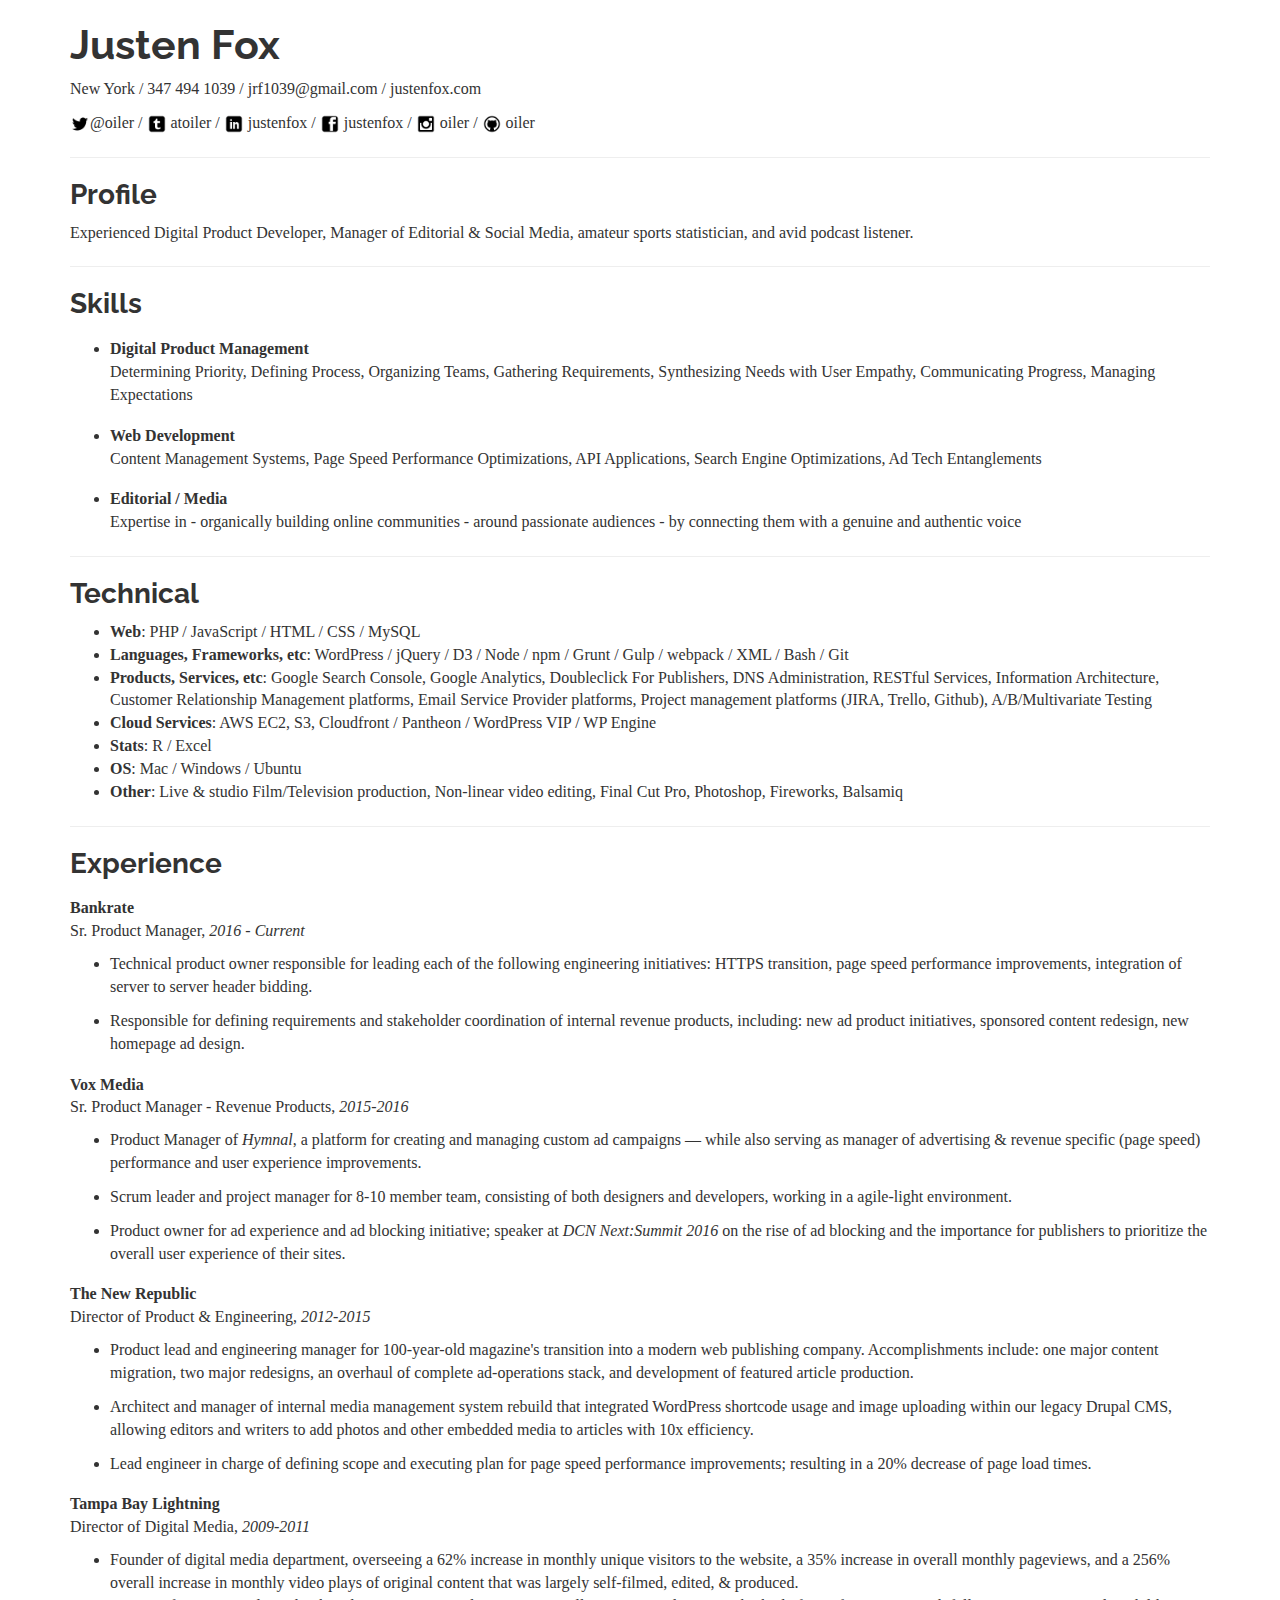
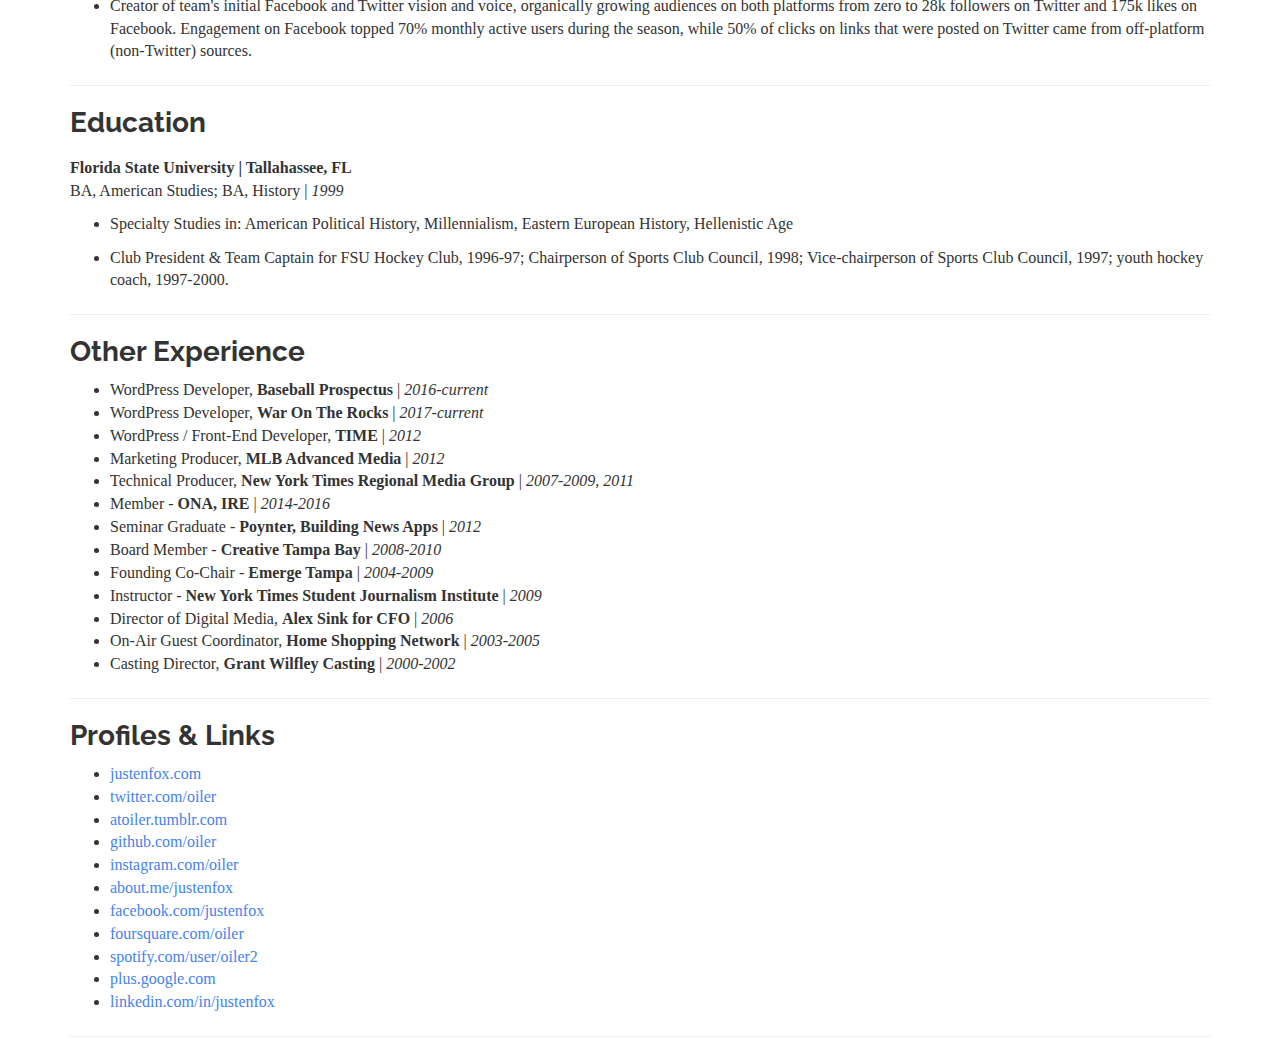
==== commit ab1b5873: "minor hotfixes" ====
--- a/justenfox-resume-2017.html
+++ b/justenfox-resume-2017.html
@@ -100,7 +100,7 @@
 <ul>
 <li><p>Product Manager of <em>Hymnal</em>, a platform for creating and managing custom ad campaigns — while also serving as manager of advertising &amp; revenue specific (page speed) performance and user experience improvements.</p></li>
 <li><p>Scrum leader and project manager for 8-10 member team, consisting of both designers and developers, working in a agile-light environment.</p></li>
-<li><p>Product owner for ad experience and ad blocking initiative; speaking at <em>DCN Next:Summit 2016</em> on the rise of ad blocking and the importance for publishers to prioritize the overall user experience of their sites.</p></li>
+<li><p>Product owner for ad experience and ad blocking initiative; speaker at <em>DCN Next:Summit 2016</em> on the rise of ad blocking and the importance for publishers to prioritize the overall user experience of their sites.</p></li>
 </ul>
 
 
@@ -109,7 +109,7 @@
 <dd>Director of Product &amp; Engineering, <em>2012-2015</em></dd>
 </dl>
 <ul>
-<li><p>Product lead and engineering manager for 100-year-old magazine transitioning into a modern web publishing company. Accomplishments include: one major content migration, two major redesigns, an overhaul of complete ad-operations stack, and development of featured article production.</p></li>
+<li><p>Product lead and engineering manager for 100-year-old magazine's transition into a modern web publishing company. Accomplishments include: one major content migration, two major redesigns, an overhaul of complete ad-operations stack, and development of featured article production.</p></li>
 <li><p>Architect and manager of internal media management system rebuild that integrated WordPress shortcode usage and image uploading within our legacy Drupal CMS, allowing editors and writers to add photos and other embedded media to articles with 10x efficiency.</p></li>
 <li><p>Lead engineer in charge of defining scope and executing plan for page speed performance improvements; resulting in a 20% decrease of page load times.</p></li>
 </p></li>
@@ -134,7 +134,7 @@
 <dd>BA, American Studies; BA, History | <em>1999</em></dd>
 </dl>
 <ul>
-<li><p>Specialty Studies in: American Political History, Millennialism, Eastern European History, Hellenistic Age History</p></li>
+<li><p>Specialty Studies in: American Political History, Millennialism, Eastern European History, Hellenistic Age</p></li>
 <li><p>Club President &amp; Team Captain for FSU Hockey Club, 1996-97;  Chairperson of Sports Club Council, 1998; Vice-chairperson of Sports Club Council, 1997; youth hockey coach, 1997-2000.
 </p></li>
 </ul>
@@ -147,16 +147,16 @@
 <ul>
 <li>WordPress Developer, <strong>Baseball Prospectus</strong> | <em>2016-current</em></li>
 <li>WordPress Developer, <strong>War On The Rocks</strong> | <em>2017-current</em></li>
-<li>WordPress / Front-End Developer, <strong>TIME</strong> | <em>2016</em></li>
+<li>WordPress / Front-End Developer, <strong>TIME</strong> | <em>2012</em></li>
 <li>Marketing Producer, <strong>MLB Advanced Media</strong> | <em> 2012</em></li>
-<li>Techinical Producer, <strong>New York Times Regional Media Group</strong> | <em>2007-2009, 2011</em></li>
+<li>Technical Producer, <strong>New York Times Regional Media Group</strong> | <em>2007-2009, 2011</em></li>
 <li>Member - <strong>ONA, IRE</strong> | <em>2014-2016</em>
 <li>Seminar Graduate - <strong>Poynter, Building News Apps</strong> | <em>2012</em> 
 <li>Board Member - <strong>Creative Tampa Bay</strong> | <em>2008-2010</em>
-<li>Founding Co-Chair - <strong>Emerge Tampa Bay</strong> | <em>2004-2009</em>
+<li>Founding Co-Chair - <strong>Emerge Tampa</strong> | <em>2004-2009</em>
 <li>Instructor - <strong>New York Times Student Journalism Institute</strong> | <em>2009</em>
 <li>Director of Digital Media, <strong>Alex Sink for CFO</strong> | <em>2006</em></li>
-<li>On-Air Guest Coordinator, <strong>Home Shopping Netowrk</strong> | <em>2003-2005</em></li>
+<li>On-Air Guest Coordinator, <strong>Home Shopping Network</strong> | <em>2003-2005</em></li>
 <li>Casting Director, <strong>Grant Wilfley Casting</strong> | <em>2000-2002</em></li>
 </ul>
 
